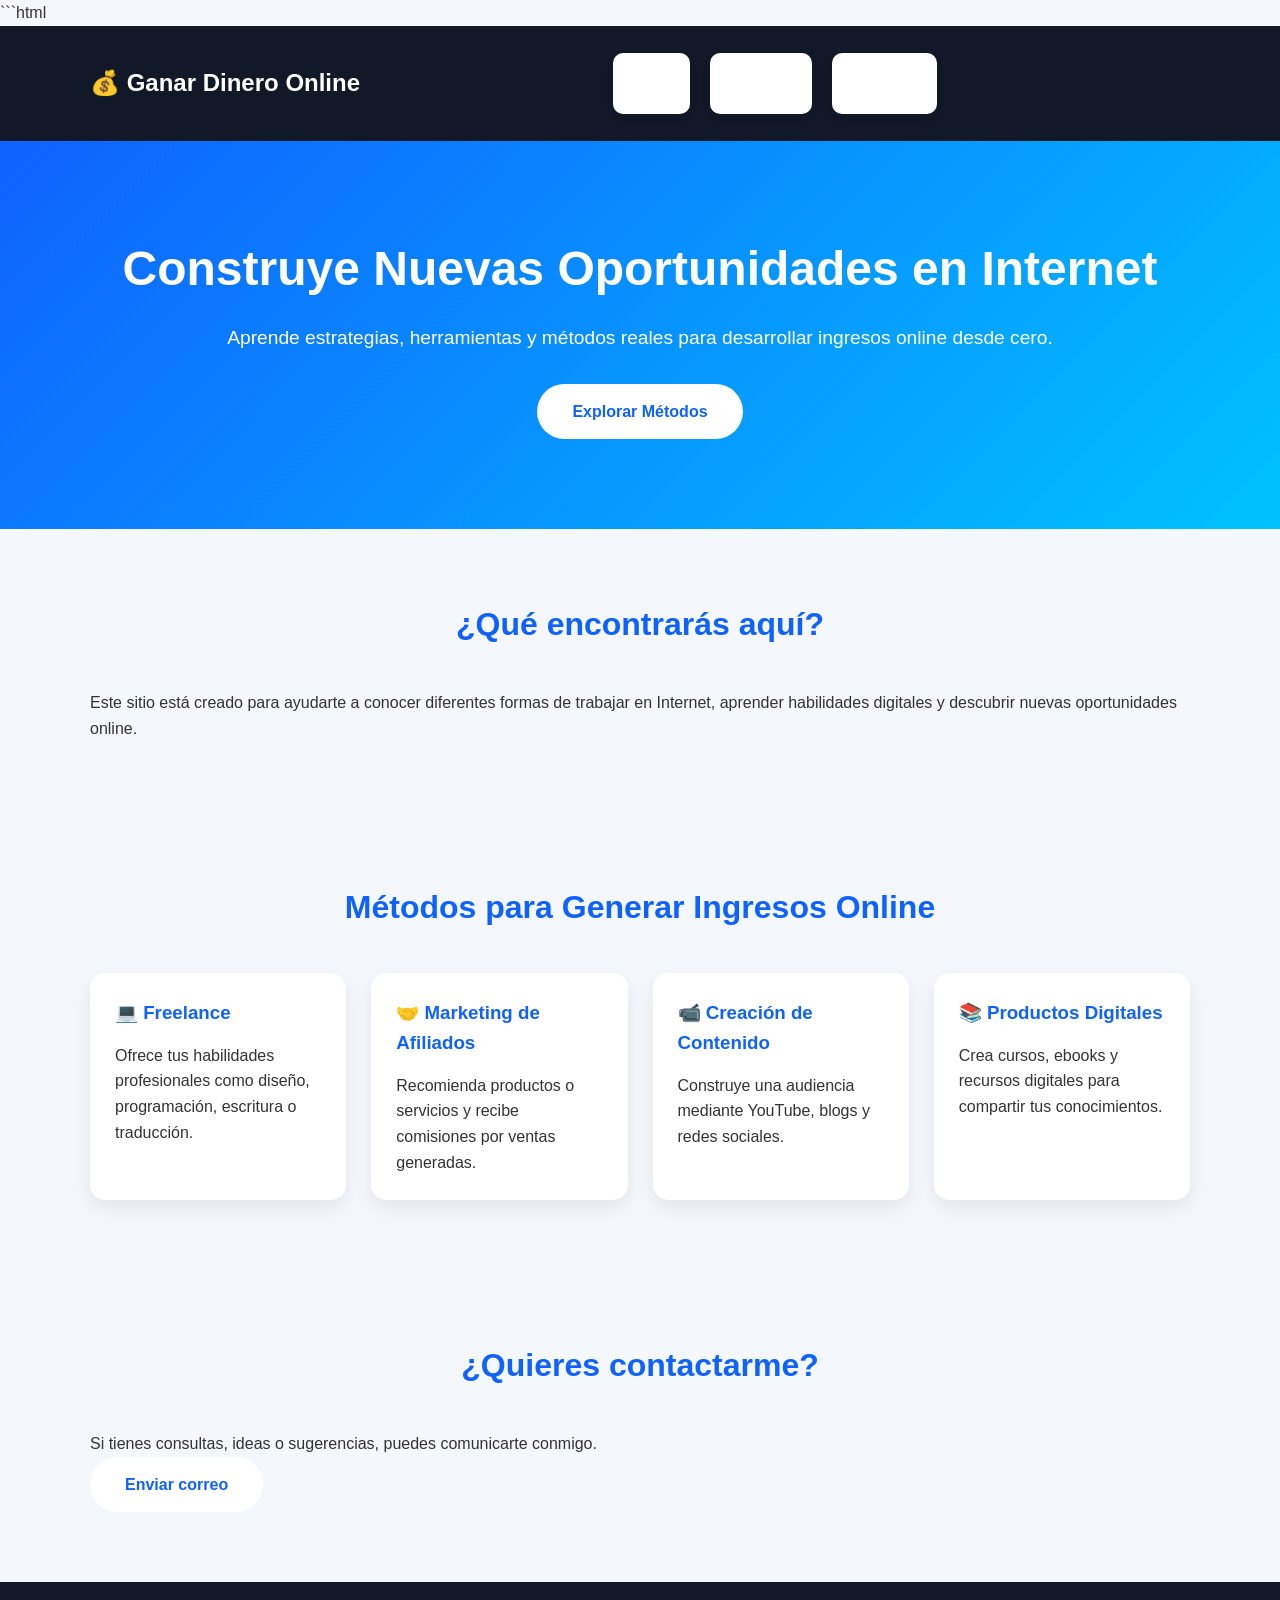
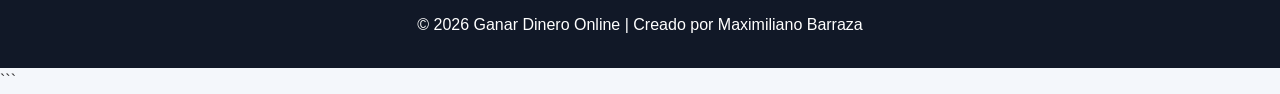
==== index.html @ 6d6d96ba "Update title and content for improved clarity" ====
```html
<!DOCTYPE html>
<html lang="es">
<head>
    <meta charset="UTF-8">
    <meta name="viewport" content="width=device-width, initial-scale=1.0">
    <title>Ganar Dinero Online | Aprende y Emprende</title>
    <link rel="stylesheet" href="css/style.css">
</head>

<body>

<nav>
    <div class="container">
        <h2>💰 Ganar Dinero Online</h2>

        <ul class="menu">
            <li><a href="#inicio">Inicio</a></li>
            <li><a href="#metodos">Métodos</a></li>
            <li><a href="#contacto">Contacto</a></li>
        </ul>
    </div>
</nav>


<header class="hero" id="inicio">
    <div class="container">

        <h1>Construye Nuevas Oportunidades en Internet</h1>

        <p>
            Aprende estrategias, herramientas y métodos reales
            para desarrollar ingresos online desde cero.
        </p>

        <a href="#metodos" class="btn">
            Explorar Métodos
        </a>

    </div>
</header>



<section class="container introduccion">

    <h2>¿Qué encontrarás aquí?</h2>

    <p>
        Este sitio está creado para ayudarte a conocer diferentes formas
        de trabajar en Internet, aprender habilidades digitales y descubrir
        nuevas oportunidades online.
    </p>

</section>



<section id="metodos" class="container">

    <h2>Métodos para Generar Ingresos Online</h2>

    <div class="cards">

        <div class="card">
            <h3>💻 Freelance</h3>
            <p>
                Ofrece tus habilidades profesionales como diseño,
                programación, escritura o traducción.
            </p>
        </div>


        <div class="card">
            <h3>🤝 Marketing de Afiliados</h3>
            <p>
                Recomienda productos o servicios y recibe
                comisiones por ventas generadas.
            </p>
        </div>


        <div class="card">
            <h3>📹 Creación de Contenido</h3>
            <p>
                Construye una audiencia mediante YouTube,
                blogs y redes sociales.
            </p>
        </div>


        <div class="card">
            <h3>📚 Productos Digitales</h3>
            <p>
                Crea cursos, ebooks y recursos digitales
                para compartir tus conocimientos.
            </p>
        </div>

    </div>

</section>



<section id="contacto" class="container">

    <h2>¿Quieres contactarme?</h2>

    <p>
        Si tienes consultas, ideas o sugerencias,
        puedes comunicarte conmigo.
    </p>

    <a class="btn" href="mailto:barrazamaximiliano448@gmail.com">
        Enviar correo
    </a>

</section>



<footer>

    <p>
        © 2026 Ganar Dinero Online |
        Creado por Maximiliano Barraza
    </p>

</footer>


</body>
</html>
```
---- css/style.css ----
*{
    margin:0;
    padding:0;
    box-sizing:border-box;
}

body{
    font-family:Arial, Helvetica, sans-serif;
    background:#f4f7fb;
    color:#333;
    line-height:1.6;
}

.container{
    width:90%;
    max-width:1100px;
    margin:auto;
}

.hero{
    background:linear-gradient(135deg,#0f62fe,#00c2ff);
    color:white;
    text-align:center;
    padding:90px 20px;
}

.hero h1{
    font-size:3rem;
    margin-bottom:15px;
}

.hero p{
    font-size:1.2rem;
    margin-bottom:30px;
}

.btn{
    display:inline-block;
    background:white;
    color:#0f62fe;
    padding:15px 35px;
    border-radius:30px;
    text-decoration:none;
    font-weight:bold;
    transition:.3s;
}

.btn:hover{
    background:#222;
    color:white;
    transform:translateY(-3px);
}

section{
    padding:70px 0;
}

section h2{
    text-align:center;
    margin-bottom:40px;
    color:#0f62fe;
    font-size:2rem;
}

.cards{
    display:grid;
    grid-template-columns:repeat(auto-fit,minmax(240px,1fr));
    gap:25px;
}

.card{
    background:white;
    border-radius:15px;
    padding:25px;
    box-shadow:0 8px 20px rgba(0,0,0,.08);
    transition:.3s;
}

.card:hover{
    transform:translateY(-8px);
    box-shadow:0 15px 35px rgba(0,0,0,.15);
}

.card h3{
    margin-bottom:15px;
    color:#0f62fe;
}

ul{
    max-width:700px;
    margin:auto;
    list-style:none;
}

ul li{
    background:white;
    margin:12px 0;
    padding:18px;
    border-radius:10px;
    box-shadow:0 4px 10px rgba(0,0,0,.05);
}

footer{
    background:#111827;
    color:white;
    text-align:center;
    padding:30px;
}

@media(max-width:768px){

.hero h1{
    font-size:2.2rem;
}

.hero p{
    font-size:1rem;
}

}
nav{
    background:#111827;
    position:sticky;
    top:0;
    z-index:1000;
}

nav .container{
    display:flex;
    justify-content:space-between;
    align-items:center;
    padding:15px 0;
}

nav h2{
    color:white;
}

.menu{
    display:flex;
    list-style:none;
    gap:20px;
}

.menu a{
    color:white;
    text-decoration:none;
    font-weight:bold;
}

.menu a:hover{
    color:#00c2ff;
}

@media(max-width:768px){

nav .container{
    flex-direction:column;
}

.menu{
    margin-top:15px;
    flex-wrap:wrap;
    justify-content:center;
}

}
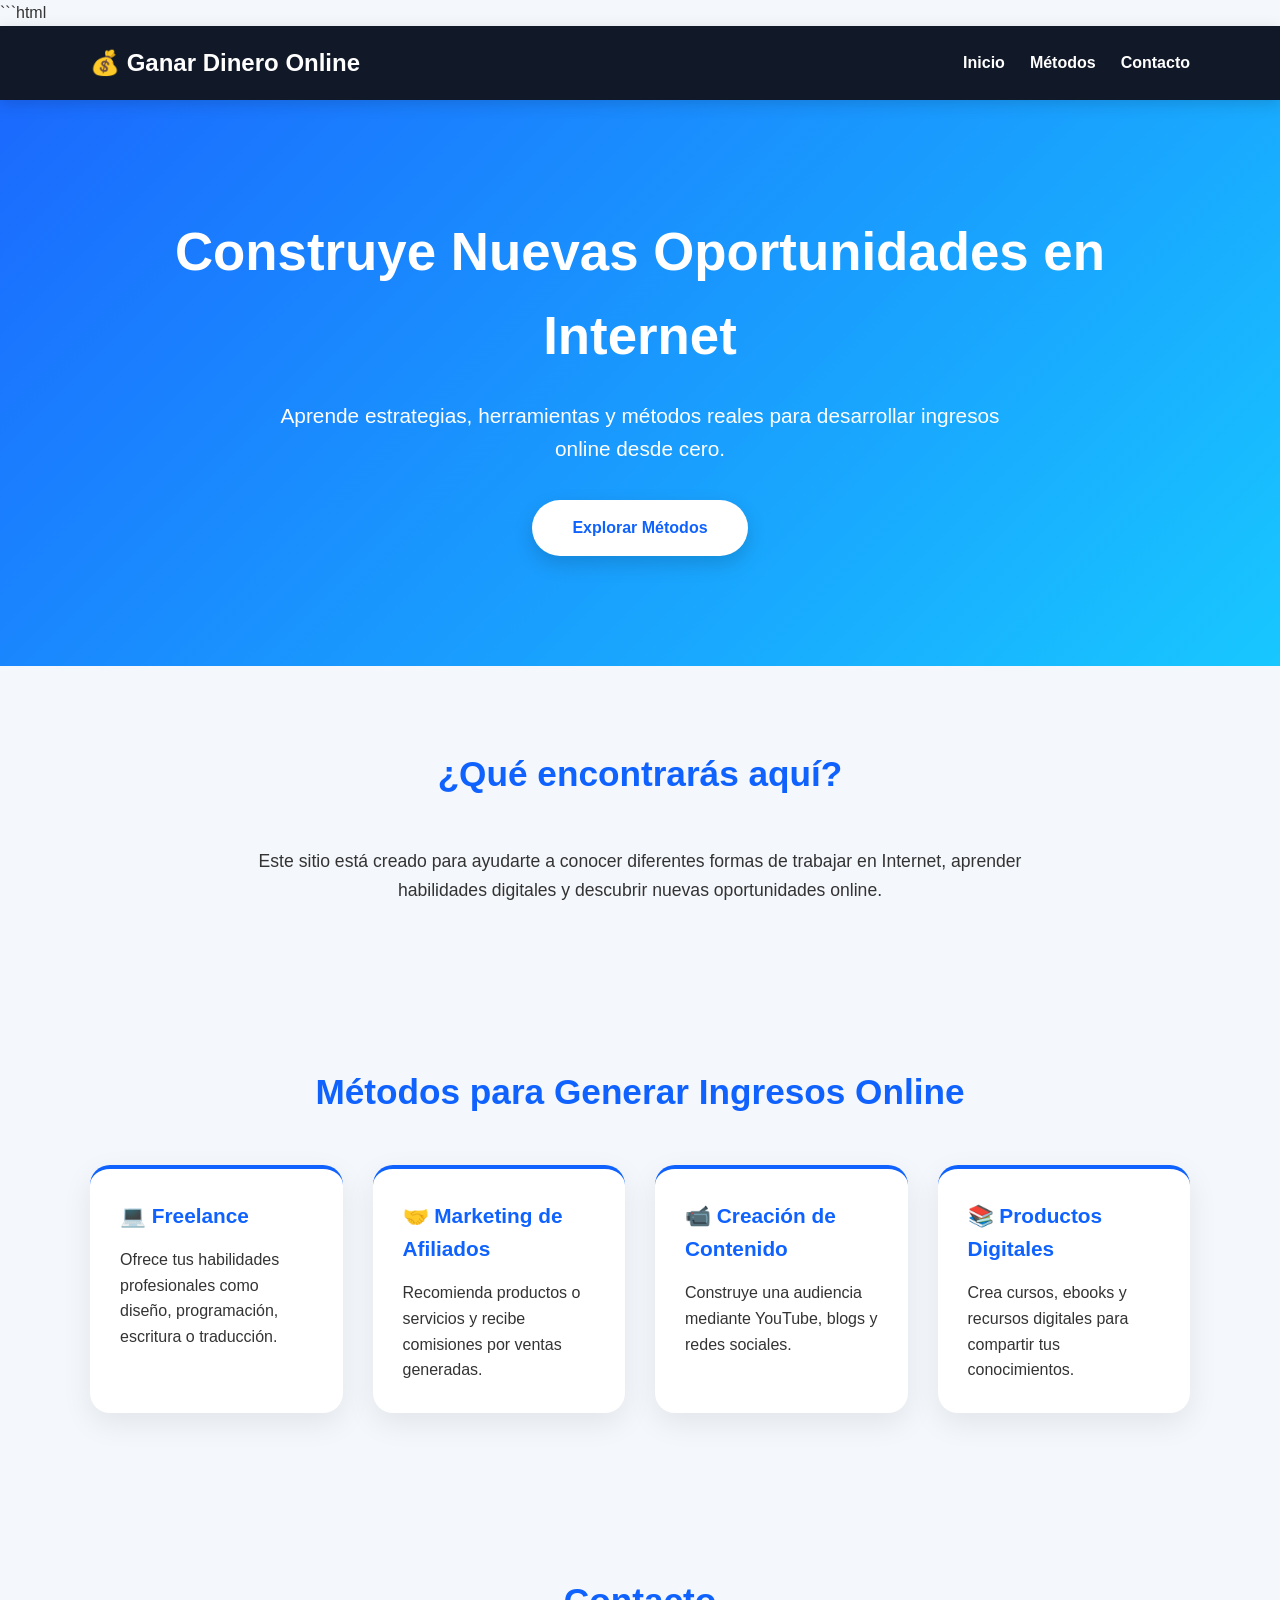
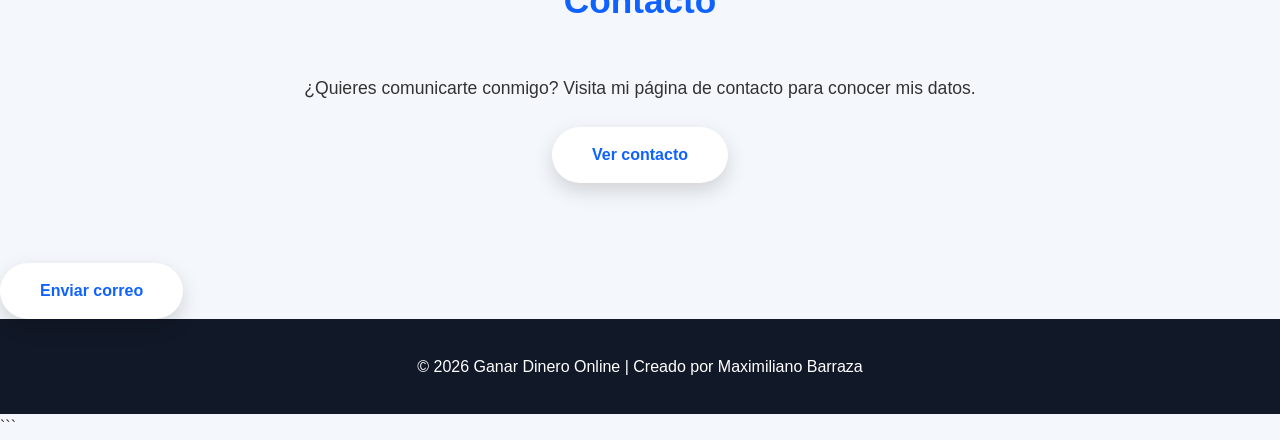
==== commit bad4f3f8: "Revise contact section content and heading Updated contact section heading and paragraph text." ====
--- a/index.html
+++ b/index.html
@@ -105,13 +105,18 @@
 
 <section id="contacto" class="container">
 
-    <h2>¿Quieres contactarme?</h2>
+    <h2>Contacto</h2>
 
     <p>
-        Si tienes consultas, ideas o sugerencias,
-        puedes comunicarte conmigo.
+        ¿Quieres comunicarte conmigo?
+        Visita mi página de contacto para conocer mis datos.
     </p>
 
+    <a class="btn" href="contacto.html">
+        Ver contacto
+    </a>
+
+</section>
     <a class="btn" href="mailto:barrazamaximiliano448@gmail.com">
         Enviar correo
     </a>
--- a/css/style.css
+++ b/css/style.css
@@ -4,12 +4,17 @@
     box-sizing:border-box;
 }
 
+html{
+    scroll-behavior:smooth;
+}
+
 body{
-    font-family:Arial, Helvetica, sans-serif;
+    font-family:'Segoe UI', Arial, sans-serif;
     background:#f4f7fb;
     color:#333;
     line-height:1.6;
 }
+
 
 .container{
     width:90%;
@@ -17,151 +22,283 @@
     margin:auto;
 }
 
-.hero{
-    background:linear-gradient(135deg,#0f62fe,#00c2ff);
-    color:white;
-    text-align:center;
-    padding:90px 20px;
-}
-
-.hero h1{
-    font-size:3rem;
-    margin-bottom:15px;
-}
-
-.hero p{
-    font-size:1.2rem;
-    margin-bottom:30px;
-}
-
-.btn{
-    display:inline-block;
-    background:white;
-    color:#0f62fe;
-    padding:15px 35px;
-    border-radius:30px;
-    text-decoration:none;
-    font-weight:bold;
-    transition:.3s;
-}
-
-.btn:hover{
-    background:#222;
-    color:white;
-    transform:translateY(-3px);
-}
-
-section{
-    padding:70px 0;
-}
-
-section h2{
-    text-align:center;
-    margin-bottom:40px;
-    color:#0f62fe;
-    font-size:2rem;
-}
-
-.cards{
-    display:grid;
-    grid-template-columns:repeat(auto-fit,minmax(240px,1fr));
-    gap:25px;
-}
-
-.card{
-    background:white;
-    border-radius:15px;
-    padding:25px;
-    box-shadow:0 8px 20px rgba(0,0,0,.08);
-    transition:.3s;
-}
-
-.card:hover{
-    transform:translateY(-8px);
-    box-shadow:0 15px 35px rgba(0,0,0,.15);
-}
-
-.card h3{
-    margin-bottom:15px;
-    color:#0f62fe;
-}
-
-ul{
-    max-width:700px;
-    margin:auto;
-    list-style:none;
-}
-
-ul li{
-    background:white;
-    margin:12px 0;
-    padding:18px;
-    border-radius:10px;
-    box-shadow:0 4px 10px rgba(0,0,0,.05);
-}
-
-footer{
-    background:#111827;
-    color:white;
-    text-align:center;
-    padding:30px;
-}
-
-@media(max-width:768px){
-
-.hero h1{
-    font-size:2.2rem;
-}
-
-.hero p{
-    font-size:1rem;
-}
-
-}
+
+/* ===== MENU ===== */
+
 nav{
     background:#111827;
     position:sticky;
     top:0;
     z-index:1000;
+    box-shadow:0 4px 15px rgba(0,0,0,.15);
 }
 
 nav .container{
     display:flex;
     justify-content:space-between;
     align-items:center;
-    padding:15px 0;
+    padding:18px 0;
 }
 
 nav h2{
     color:white;
-}
+    font-size:1.5rem;
+}
+
 
 .menu{
     display:flex;
     list-style:none;
-    gap:20px;
-}
+    gap:25px;
+}
+
 
 .menu a{
     color:white;
+    text-decoration:none;
+    font-weight:600;
+    transition:.3s;
+}
+
+
+.menu a:hover{
+    color:#00c2ff;
+}
+
+
+
+/* ===== HERO ===== */
+
+.hero{
+
+    background:
+    linear-gradient(
+    135deg,
+    rgba(15,98,254,.95),
+    rgba(0,194,255,.9)
+    );
+
+    color:white;
+    text-align:center;
+    padding:110px 20px;
+
+}
+
+
+.hero h1{
+
+    font-size:3.3rem;
+    margin-bottom:20px;
+    font-weight:800;
+
+}
+
+
+.hero p{
+
+    font-size:1.3rem;
+    max-width:750px;
+    margin:auto;
+    margin-bottom:35px;
+
+}
+
+
+
+/* ===== BOTONES ===== */
+
+.btn{
+
+    display:inline-block;
+    background:white;
+    color:#0f62fe;
+    padding:15px 40px;
+    border-radius:50px;
     text-decoration:none;
     font-weight:bold;
-}
-
-.menu a:hover{
-    color:#00c2ff;
-}
+    transition:.3s;
+    box-shadow:0 8px 20px rgba(0,0,0,.15);
+
+}
+
+
+.btn:hover{
+
+    background:#111827;
+    color:white;
+    transform:translateY(-5px);
+
+}
+
+
+
+/* ===== SECCIONES ===== */
+
+section{
+
+    padding:80px 0;
+
+}
+
+
+section h2{
+
+    text-align:center;
+    margin-bottom:45px;
+    color:#0f62fe;
+    font-size:2.2rem;
+
+}
+
+
+/* INTRODUCCION */
+
+.introduccion{
+
+    text-align:center;
+    max-width:800px;
+
+}
+
+
+.introduccion p{
+
+    font-size:1.1rem;
+
+}
+
+
+
+/* ===== TARJETAS ===== */
+
+
+.cards{
+
+    display:grid;
+    grid-template-columns:repeat(auto-fit,minmax(240px,1fr));
+    gap:30px;
+
+}
+
+
+
+.card{
+
+    background:white;
+    border-radius:20px;
+    padding:30px;
+    box-shadow:0 10px 30px rgba(0,0,0,.08);
+    transition:.3s;
+    border-top:4px solid #0f62fe;
+
+}
+
+
+.card:hover{
+
+    transform:translateY(-10px);
+    box-shadow:0 20px 40px rgba(0,0,0,.15);
+
+}
+
+
+
+.card h3{
+
+    color:#0f62fe;
+    margin-bottom:15px;
+    font-size:1.3rem;
+
+}
+
+
+
+/* ===== CONTACTO ===== */
+
+
+#contacto{
+
+    text-align:center;
+
+}
+
+
+#contacto p{
+
+    font-size:1.1rem;
+    margin-bottom:25px;
+
+}
+
+
+
+/* ===== FOOTER ===== */
+
+
+footer{
+
+    background:#111827;
+    color:white;
+    text-align:center;
+    padding:35px;
+
+}
+
+
+
+/* ===== MOVIL ===== */
+
 
 @media(max-width:768px){
 
+
 nav .container{
+
     flex-direction:column;
-}
+
+}
+
 
 .menu{
+
     margin-top:15px;
+    gap:15px;
     flex-wrap:wrap;
     justify-content:center;
-}
-
-}
+
+}
+
+
+
+.hero{
+
+    padding:80px 20px;
+
+}
+
+
+
+.hero h1{
+
+    font-size:2.2rem;
+
+}
+
+
+
+.hero p{
+
+    font-size:1rem;
+
+}
+
+
+
+section{
+
+    padding:55px 0;
+
+}
+
+
+}
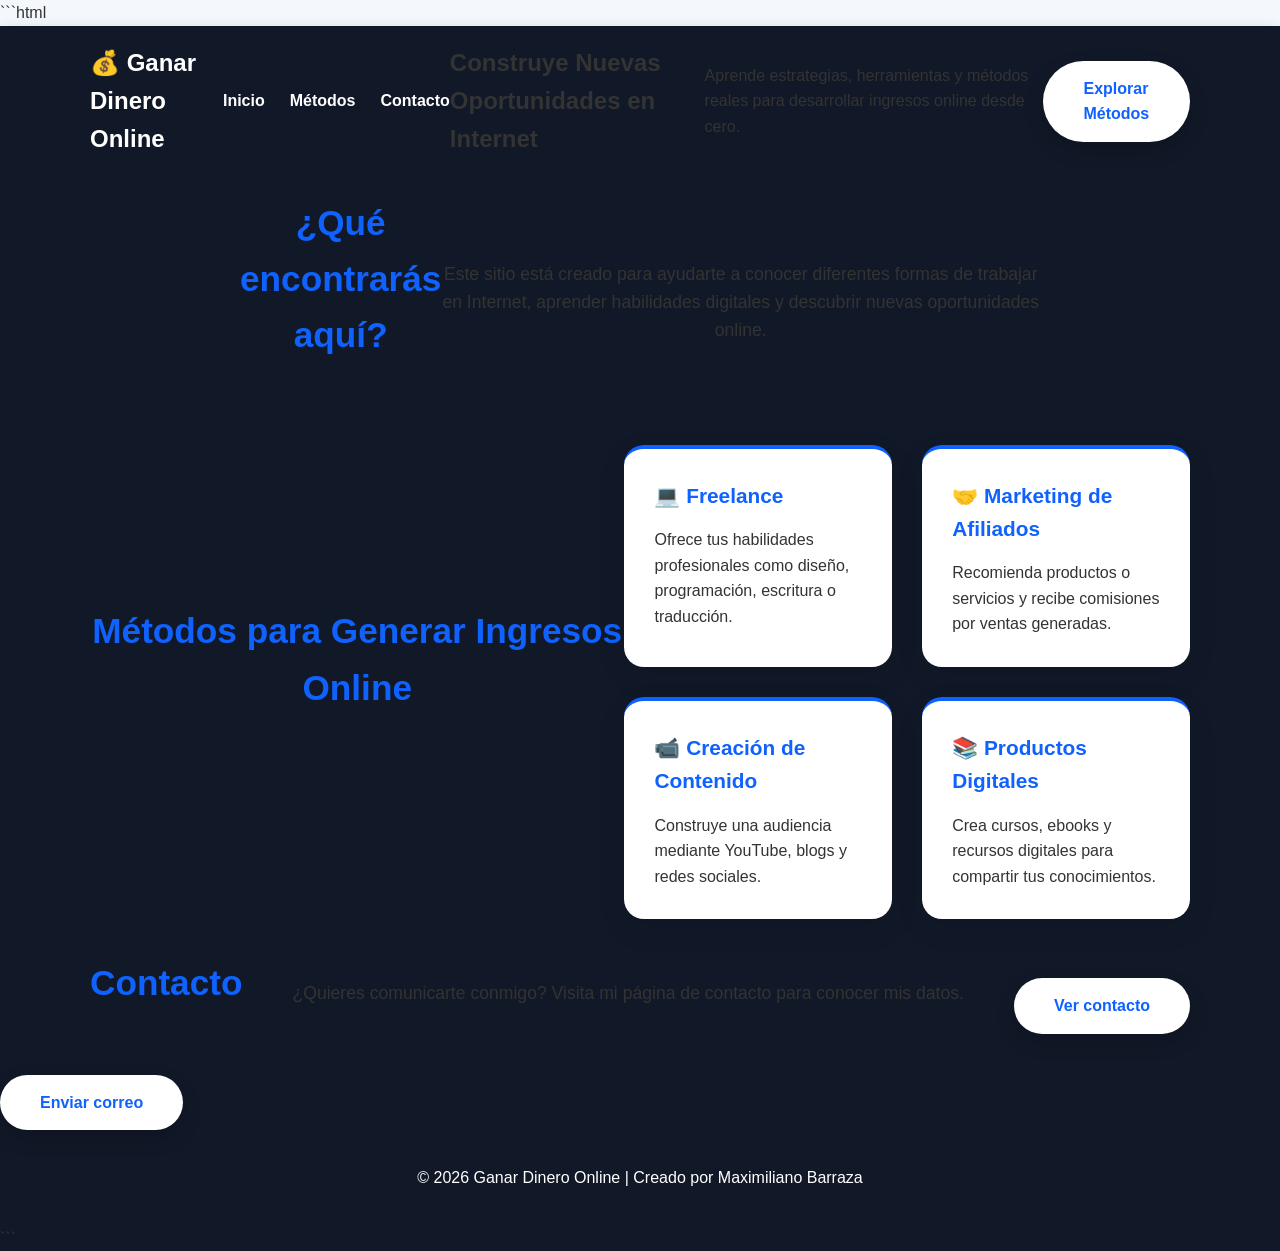
==== commit 5d39a5fd: "Update navigation links in index.html" ====
--- a/index.html
+++ b/index.html
@@ -14,17 +14,11 @@
     <div class="container">
         <h2>💰 Ganar Dinero Online</h2>
 
-        <ul class="menu">
-            <li><a href="#inicio">Inicio</a></li>
-            <li><a href="#metodos">Métodos</a></li>
-            <li><a href="#contacto">Contacto</a></li>
-        </ul>
-    </div>
-</nav>
-
-
-<header class="hero" id="inicio">
-    <div class="container">
+       <ul class="menu">
+    <li><a href="index.html">Inicio</a></li>
+    <li><a href="index.html#metodos">Métodos</a></li>
+    <li><a href="contacto.html">Contacto</a></li>
+</ul>
 
         <h1>Construye Nuevas Oportunidades en Internet</h1>
 
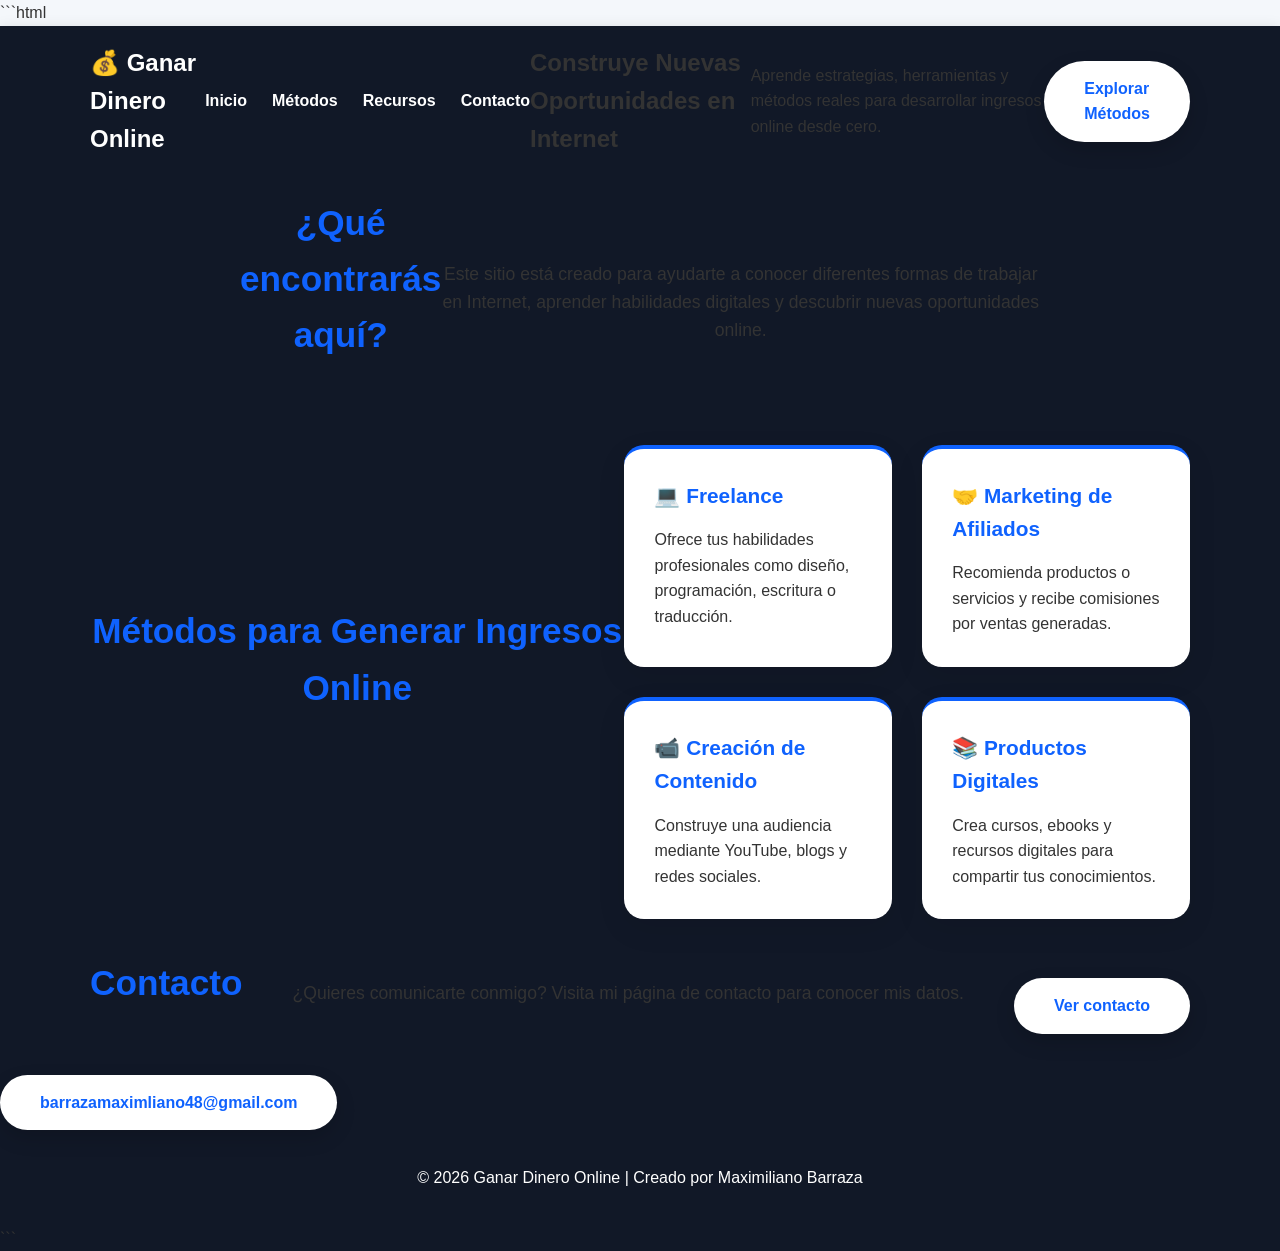
==== commit 13e112d3: "Modify navigation menu and update contact email Updated the navigation menu to include a new 'Recurs" ====
--- a/index.html
+++ b/index.html
@@ -14,10 +14,16 @@
     <div class="container">
         <h2>💰 Ganar Dinero Online</h2>
 
-       <ul class="menu">
-    <li><a href="index.html">Inicio</a></li>
-    <li><a href="index.html#metodos">Métodos</a></li>
-    <li><a href="contacto.html">Contacto</a></li>
+      <ul class="menu">
+
+<li><a href="index.html">Inicio</a></li>
+
+<li><a href="index.html#metodos">Métodos</a></li>
+
+<li><a href="recursos.html">Recursos</a></li>
+
+<li><a href="contacto.html">Contacto</a></li>
+
 </ul>
 
         <h1>Construye Nuevas Oportunidades en Internet</h1>
@@ -112,7 +118,7 @@
 
 </section>
     <a class="btn" href="mailto:barrazamaximiliano448@gmail.com">
-        Enviar correo
+        barrazamaximliano48@gmail.com
     </a>
 
 </section>
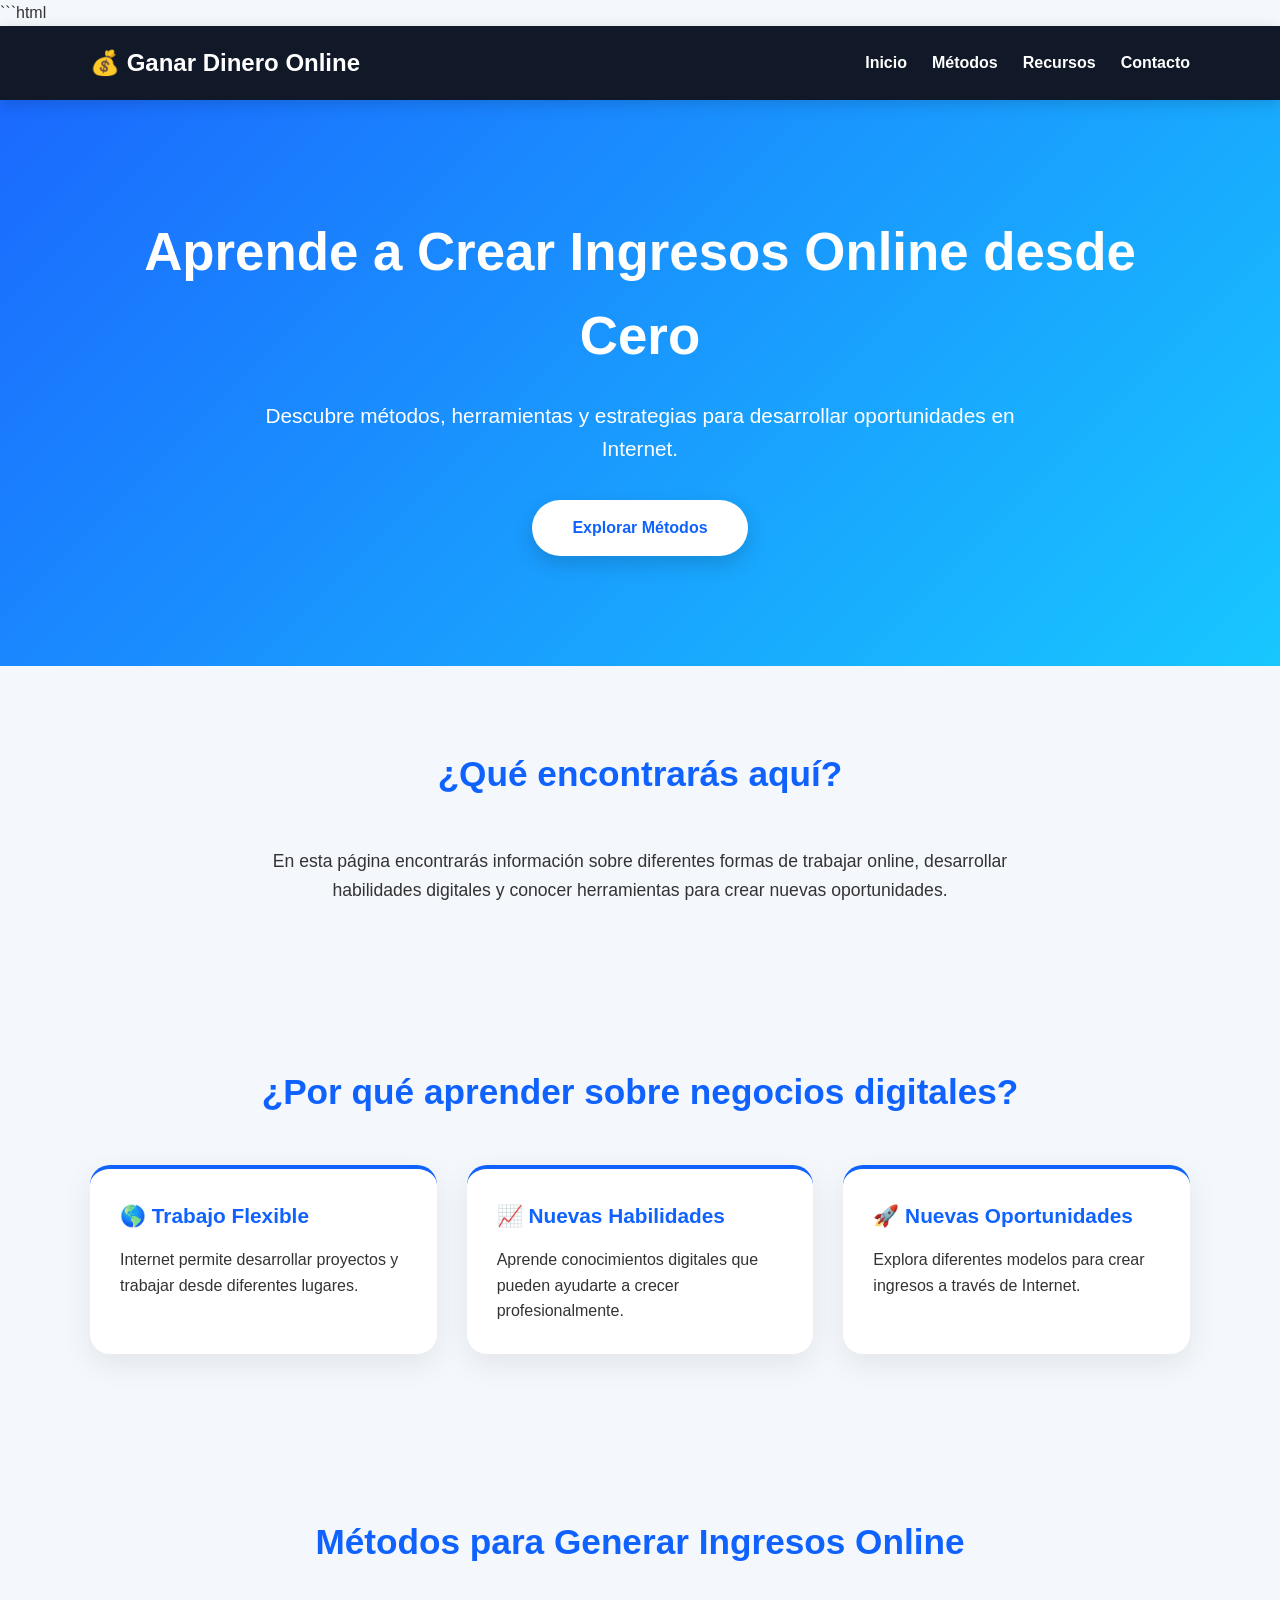
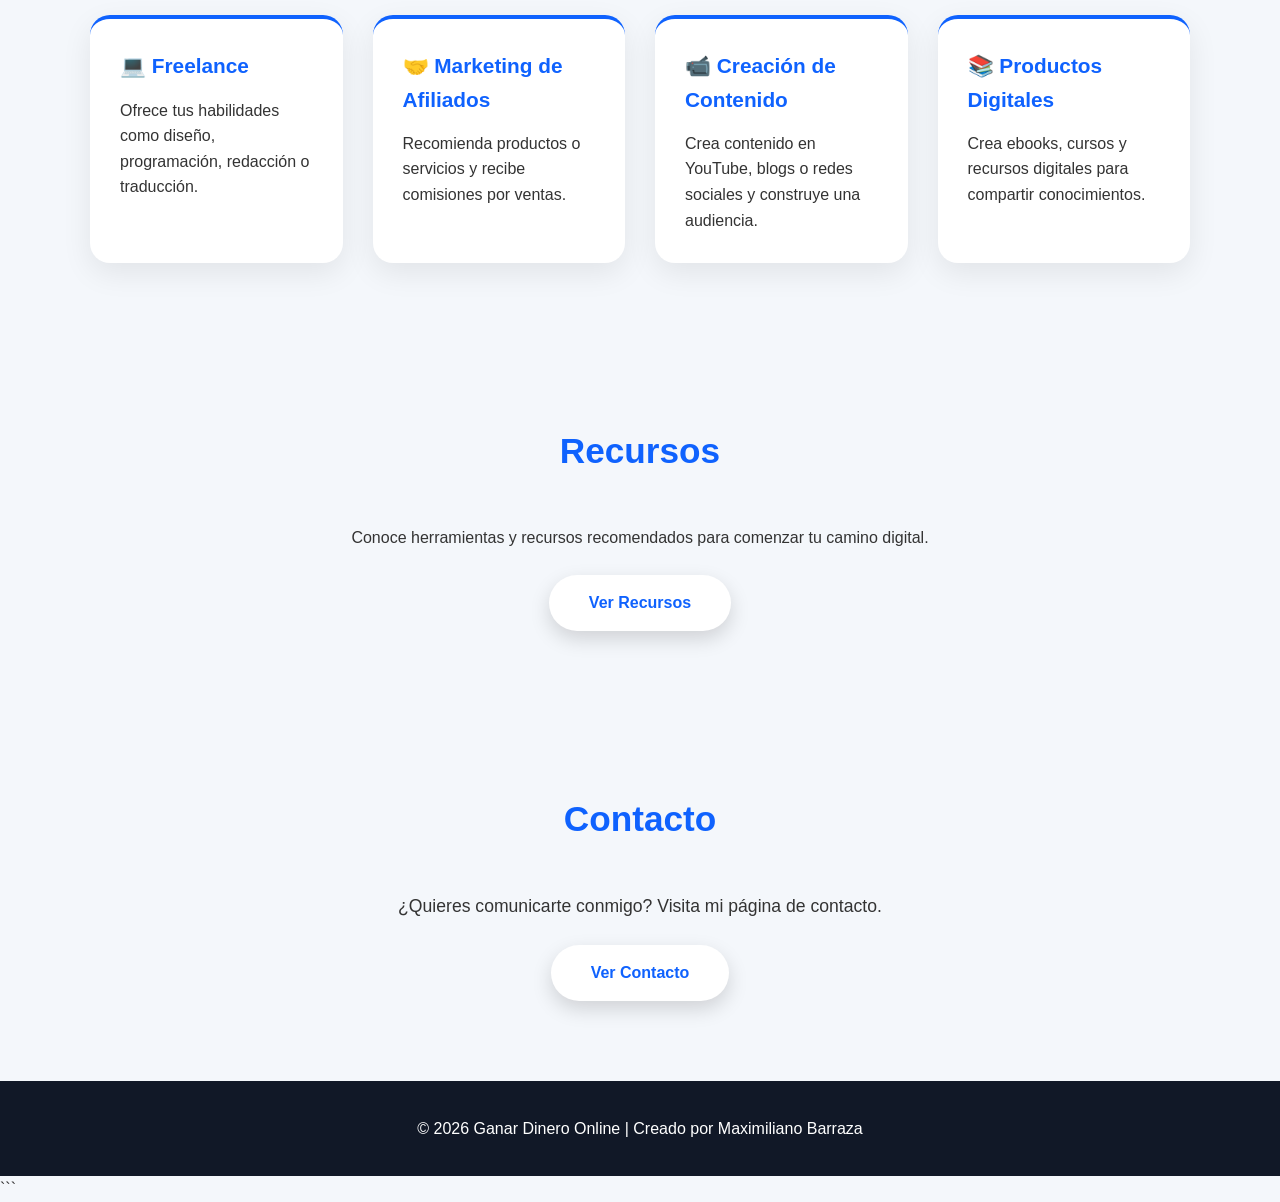
==== commit 3905b397: "Refactor index.html for improved readability Updated HTML structure and content for clarity and cons" ====
--- a/index.html
+++ b/index.html
@@ -1,141 +1,320 @@
 ```html
 <!DOCTYPE html>
 <html lang="es">
+
 <head>
+
     <meta charset="UTF-8">
     <meta name="viewport" content="width=device-width, initial-scale=1.0">
+
     <title>Ganar Dinero Online | Aprende y Emprende</title>
+
     <link rel="stylesheet" href="css/style.css">
+
 </head>
 
+
 <body>
 
+
 <nav>
+
     <div class="container">
+
         <h2>💰 Ganar Dinero Online</h2>
 
-      <ul class="menu">
-
-<li><a href="index.html">Inicio</a></li>
-
-<li><a href="index.html#metodos">Métodos</a></li>
-
-<li><a href="recursos.html">Recursos</a></li>
-
-<li><a href="contacto.html">Contacto</a></li>
-
-</ul>
-
-        <h1>Construye Nuevas Oportunidades en Internet</h1>
+        <ul class="menu">
+
+            <li><a href="index.html">Inicio</a></li>
+
+            <li><a href="#metodos">Métodos</a></li>
+
+            <li><a href="recursos.html">Recursos</a></li>
+
+            <li><a href="contacto.html">Contacto</a></li>
+
+        </ul>
+
+    </div>
+
+</nav>
+
+
+
+<header class="hero" id="inicio">
+
+    <div class="container">
+
+        <h1>
+            Aprende a Crear Ingresos Online desde Cero
+        </h1>
+
 
         <p>
-            Aprende estrategias, herramientas y métodos reales
-            para desarrollar ingresos online desde cero.
+            Descubre métodos, herramientas y estrategias
+            para desarrollar oportunidades en Internet.
         </p>
+
 
         <a href="#metodos" class="btn">
             Explorar Métodos
         </a>
 
+
     </div>
+
 </header>
 
 
 
+
 <section class="container introduccion">
 
-    <h2>¿Qué encontrarás aquí?</h2>
+
+    <h2>
+        ¿Qué encontrarás aquí?
+    </h2>
+
 
     <p>
-        Este sitio está creado para ayudarte a conocer diferentes formas
-        de trabajar en Internet, aprender habilidades digitales y descubrir
-        nuevas oportunidades online.
+        En esta página encontrarás información sobre
+        diferentes formas de trabajar online, desarrollar
+        habilidades digitales y conocer herramientas
+        para crear nuevas oportunidades.
     </p>
 
-</section>
+
+</section>
+
+
+
+
+
+<section class="container">
+
+
+<h2>
+    ¿Por qué aprender sobre negocios digitales?
+</h2>
+
+
+<div class="cards">
+
+
+<div class="card">
+
+<h3>🌎 Trabajo Flexible</h3>
+
+<p>
+Internet permite desarrollar proyectos y trabajar
+desde diferentes lugares.
+</p>
+
+</div>
+
+
+
+<div class="card">
+
+<h3>📈 Nuevas Habilidades</h3>
+
+<p>
+Aprende conocimientos digitales que pueden ayudarte
+a crecer profesionalmente.
+</p>
+
+</div>
+
+
+
+<div class="card">
+
+<h3>🚀 Nuevas Oportunidades</h3>
+
+<p>
+Explora diferentes modelos para crear ingresos
+a través de Internet.
+</p>
+
+</div>
+
+
+</div>
+
+
+</section>
+
+
+
 
 
 
 <section id="metodos" class="container">
 
-    <h2>Métodos para Generar Ingresos Online</h2>
-
-    <div class="cards">
-
-        <div class="card">
-            <h3>💻 Freelance</h3>
-            <p>
-                Ofrece tus habilidades profesionales como diseño,
-                programación, escritura o traducción.
-            </p>
-        </div>
-
-
-        <div class="card">
-            <h3>🤝 Marketing de Afiliados</h3>
-            <p>
-                Recomienda productos o servicios y recibe
-                comisiones por ventas generadas.
-            </p>
-        </div>
-
-
-        <div class="card">
-            <h3>📹 Creación de Contenido</h3>
-            <p>
-                Construye una audiencia mediante YouTube,
-                blogs y redes sociales.
-            </p>
-        </div>
-
-
-        <div class="card">
-            <h3>📚 Productos Digitales</h3>
-            <p>
-                Crea cursos, ebooks y recursos digitales
-                para compartir tus conocimientos.
-            </p>
-        </div>
-
-    </div>
-
-</section>
+
+<h2>
+Métodos para Generar Ingresos Online
+</h2>
+
+
+
+<div class="cards">
+
+
+<div class="card">
+
+<h3>💻 Freelance</h3>
+
+<p>
+Ofrece tus habilidades como diseño, programación,
+redacción o traducción.
+</p>
+
+</div>
+
+
+
+
+<div class="card">
+
+<h3>🤝 Marketing de Afiliados</h3>
+
+<p>
+Recomienda productos o servicios y recibe
+comisiones por ventas.
+</p>
+
+</div>
+
+
+
+
+
+<div class="card">
+
+<h3>📹 Creación de Contenido</h3>
+
+<p>
+Crea contenido en YouTube, blogs o redes sociales
+y construye una audiencia.
+</p>
+
+</div>
+
+
+
+
+
+<div class="card">
+
+<h3>📚 Productos Digitales</h3>
+
+<p>
+Crea ebooks, cursos y recursos digitales
+para compartir conocimientos.
+</p>
+
+</div>
+
+
+
+</div>
+
+
+</section>
+
+
+
+
+
+
+
+<section class="container">
+
+
+<h2>
+Recursos
+</h2>
+
+
+<p style="text-align:center">
+
+Conoce herramientas y recursos recomendados
+para comenzar tu camino digital.
+
+</p>
+
+
+<div style="text-align:center; margin-top:25px">
+
+
+<a class="btn" href="recursos.html">
+
+Ver Recursos
+
+</a>
+
+
+</div>
+
+
+</section>
+
+
+
 
 
 
 <section id="contacto" class="container">
 
-    <h2>Contacto</h2>
-
-    <p>
-        ¿Quieres comunicarte conmigo?
-        Visita mi página de contacto para conocer mis datos.
-    </p>
-
-    <a class="btn" href="contacto.html">
-        Ver contacto
-    </a>
-
-</section>
-    <a class="btn" href="mailto:barrazamaximiliano448@gmail.com">
-        barrazamaximliano48@gmail.com
-    </a>
-
-</section>
+
+<h2>
+Contacto
+</h2>
+
+
+<p>
+¿Quieres comunicarte conmigo?
+Visita mi página de contacto.
+</p>
+
+
+
+<div style="text-align:center; margin-top:25px">
+
+<a class="btn" href="contacto.html">
+
+Ver Contacto
+
+</a>
+
+</div>
+
+
+</section>
+
+
+
+
 
 
 
 <footer>
 
-    <p>
-        © 2026 Ganar Dinero Online |
-        Creado por Maximiliano Barraza
-    </p>
+
+<p>
+© 2026 Ganar Dinero Online |
+Creado por Maximiliano Barraza
+</p>
+
 
 </footer>
 
 
+
 </body>
+
 </html>
 ```
 
+
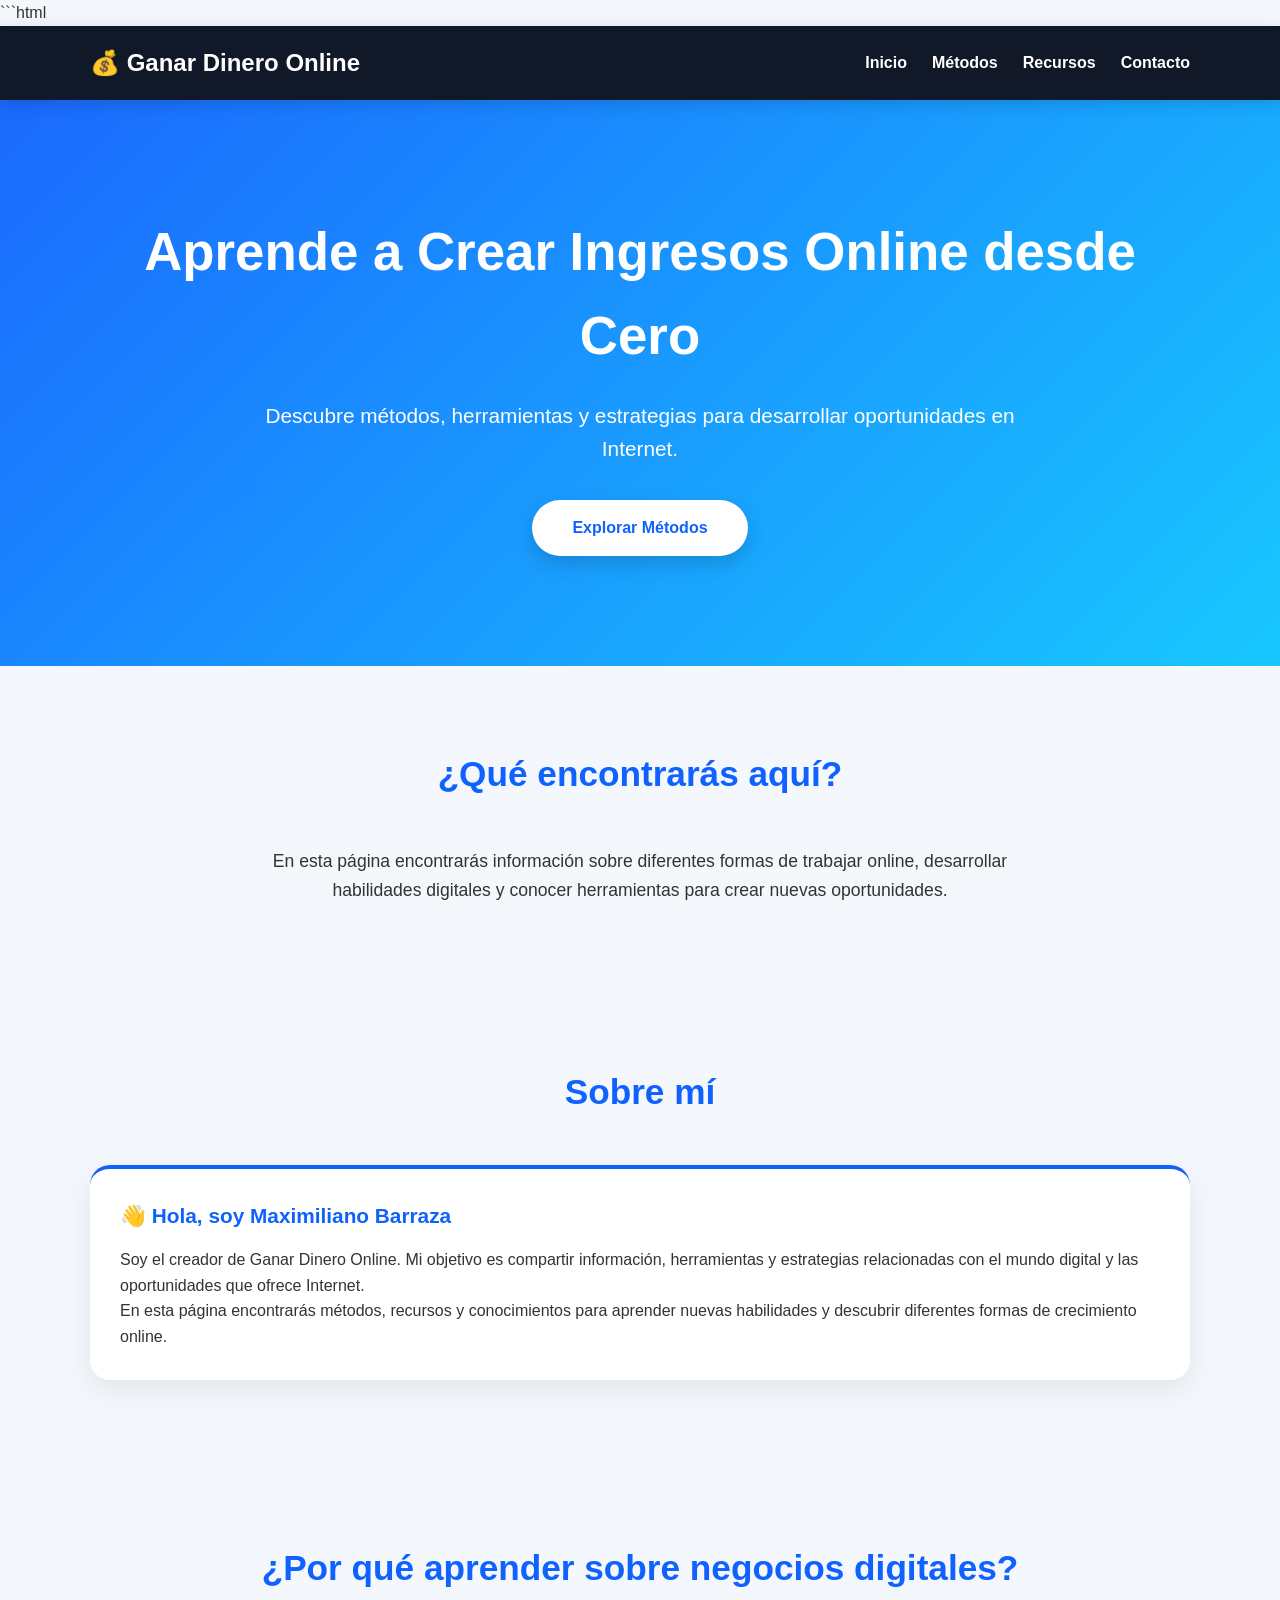
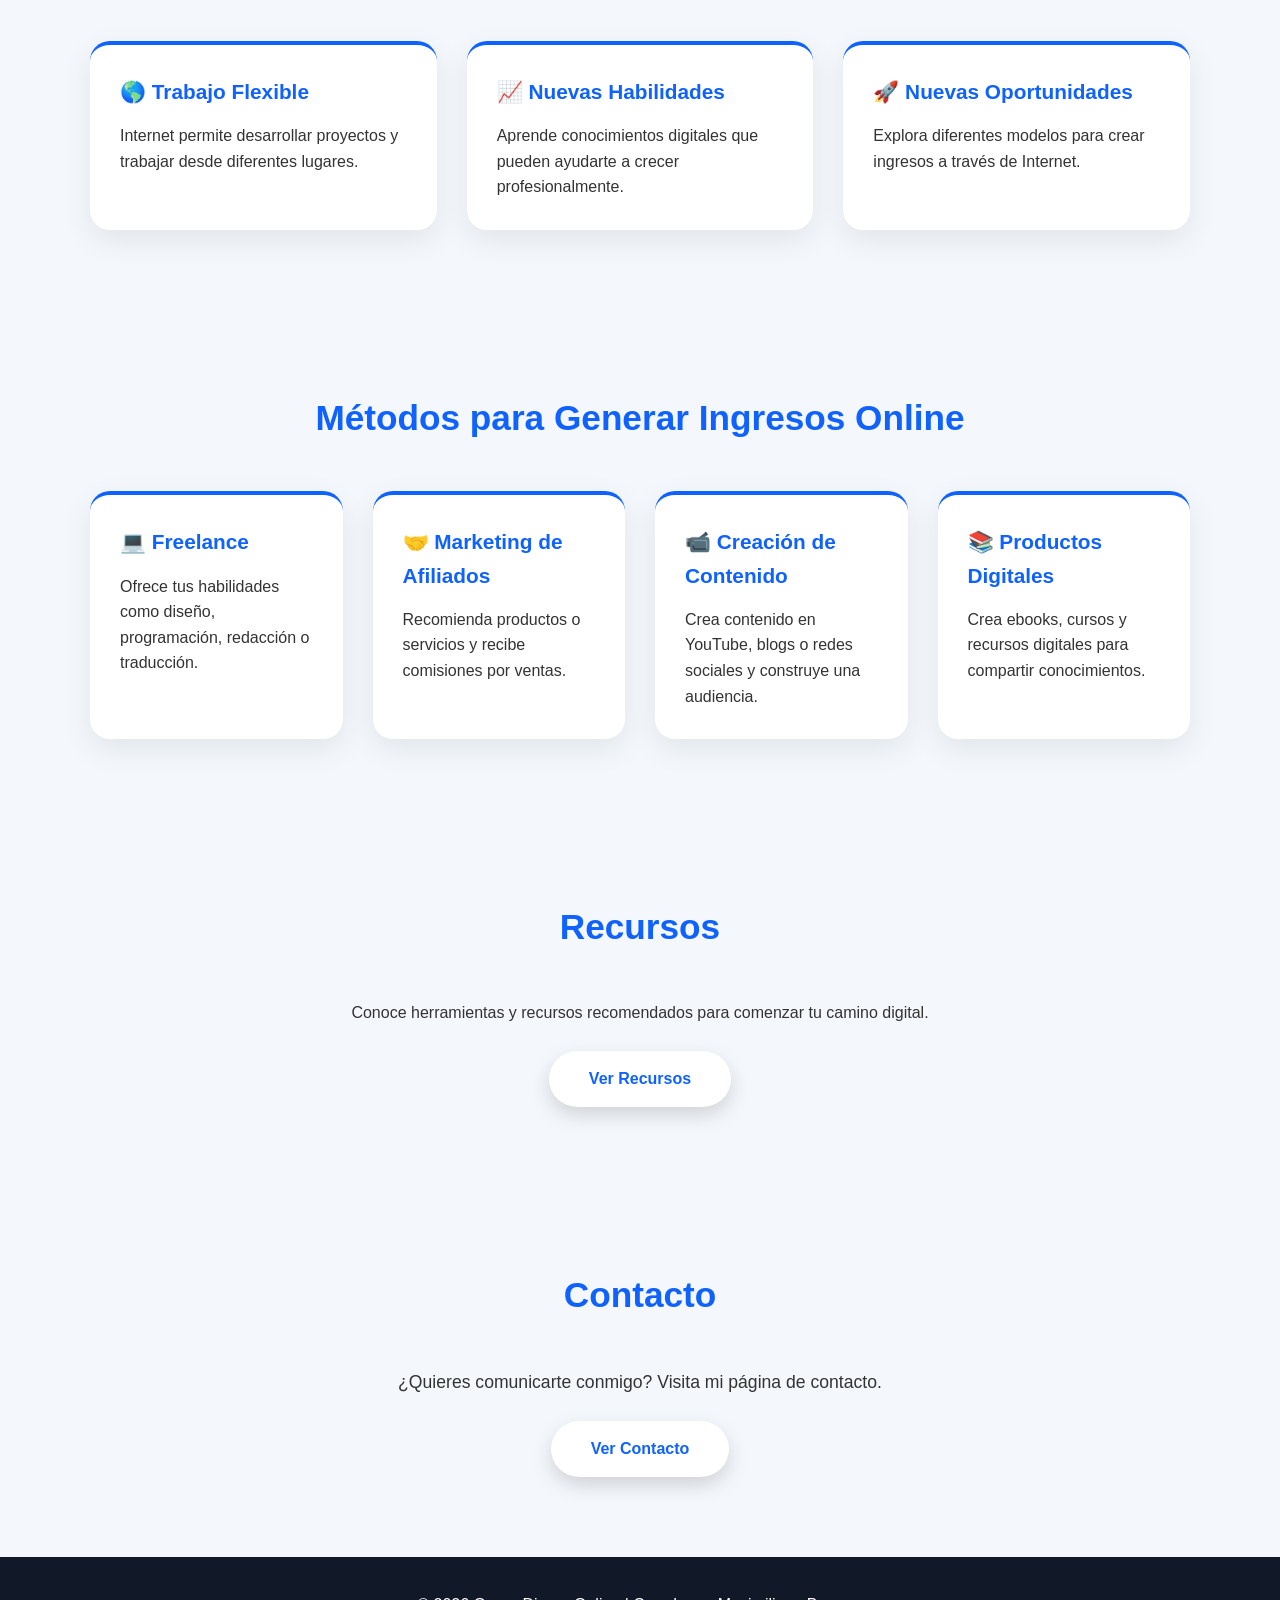
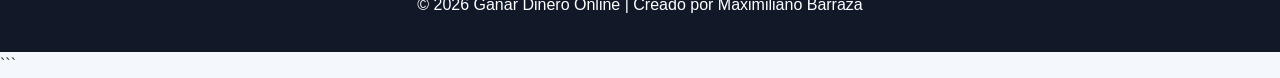
==== commit 318ad718: "Add author section with personal introduction Added a new section about the author with personal inf" ====
--- a/index.html
+++ b/index.html
@@ -38,6 +38,7 @@
     </div>
 
 </nav>
+
 
 
 
@@ -64,6 +65,8 @@
     </div>
 
 </header>
+
+
 
 
 
@@ -90,6 +93,53 @@
 
 
 
+
+
+<section class="container sobre-mi">
+
+
+    <h2>
+        Sobre mí
+    </h2>
+
+
+    <div class="card">
+
+
+        <h3>
+            👋 Hola, soy Maximiliano Barraza
+        </h3>
+
+
+        <p>
+            Soy el creador de Ganar Dinero Online.
+            Mi objetivo es compartir información,
+            herramientas y estrategias relacionadas
+            con el mundo digital y las oportunidades
+            que ofrece Internet.
+        </p>
+
+
+        <p>
+            En esta página encontrarás métodos,
+            recursos y conocimientos para aprender
+            nuevas habilidades y descubrir diferentes
+            formas de crecimiento online.
+        </p>
+
+
+    </div>
+
+
+</section>
+
+
+
+
+
+
+
+
 <section class="container">
 
 
@@ -149,6 +199,8 @@
 
 
 
+
+
 <section id="metodos" class="container">
 
 
@@ -229,6 +281,7 @@
 
 
 
+
 <section class="container">
 
 
@@ -245,6 +298,7 @@
 </p>
 
 
+
 <div style="text-align:center; margin-top:25px">
 
 
@@ -259,6 +313,9 @@
 
 
 </section>
+
+
+
 
 
 
@@ -299,6 +356,7 @@
 
 
 
+
 <footer>
 
 
@@ -316,5 +374,3 @@
 
 </html>
 ```
-
-
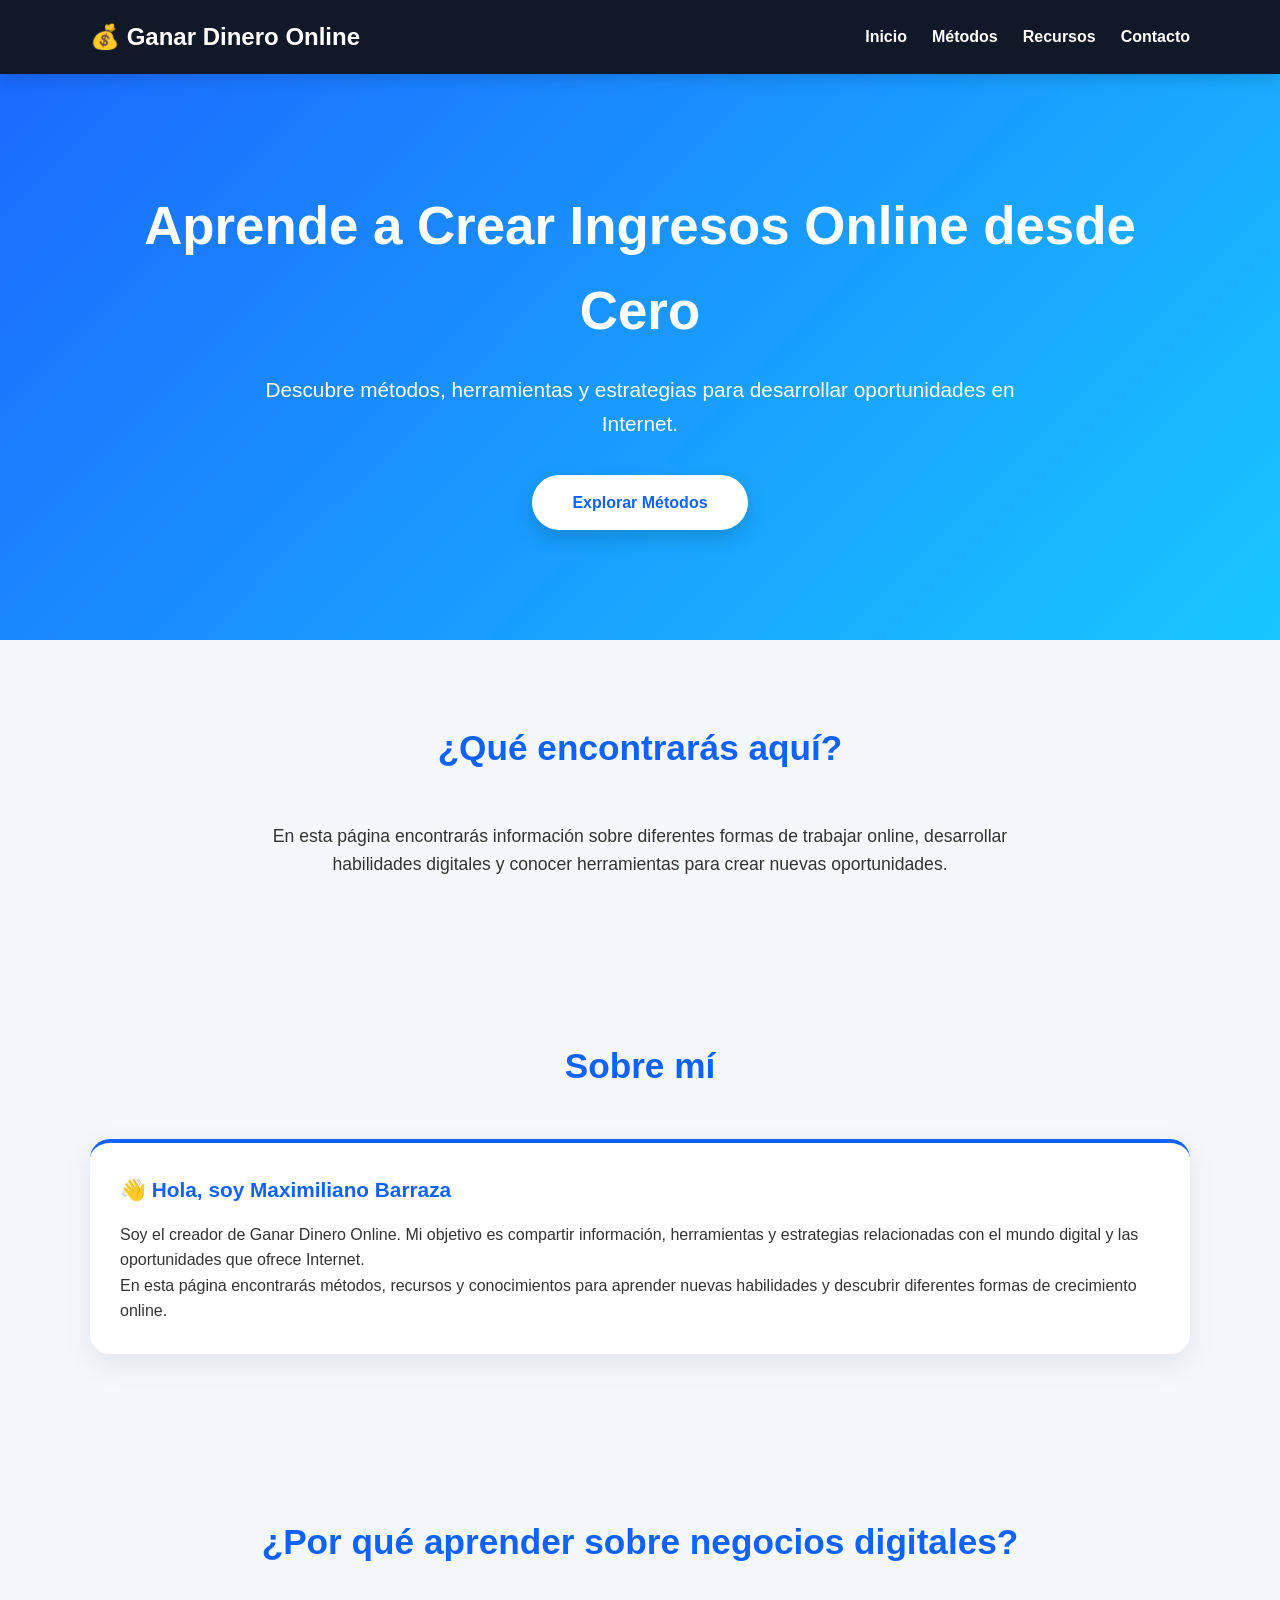
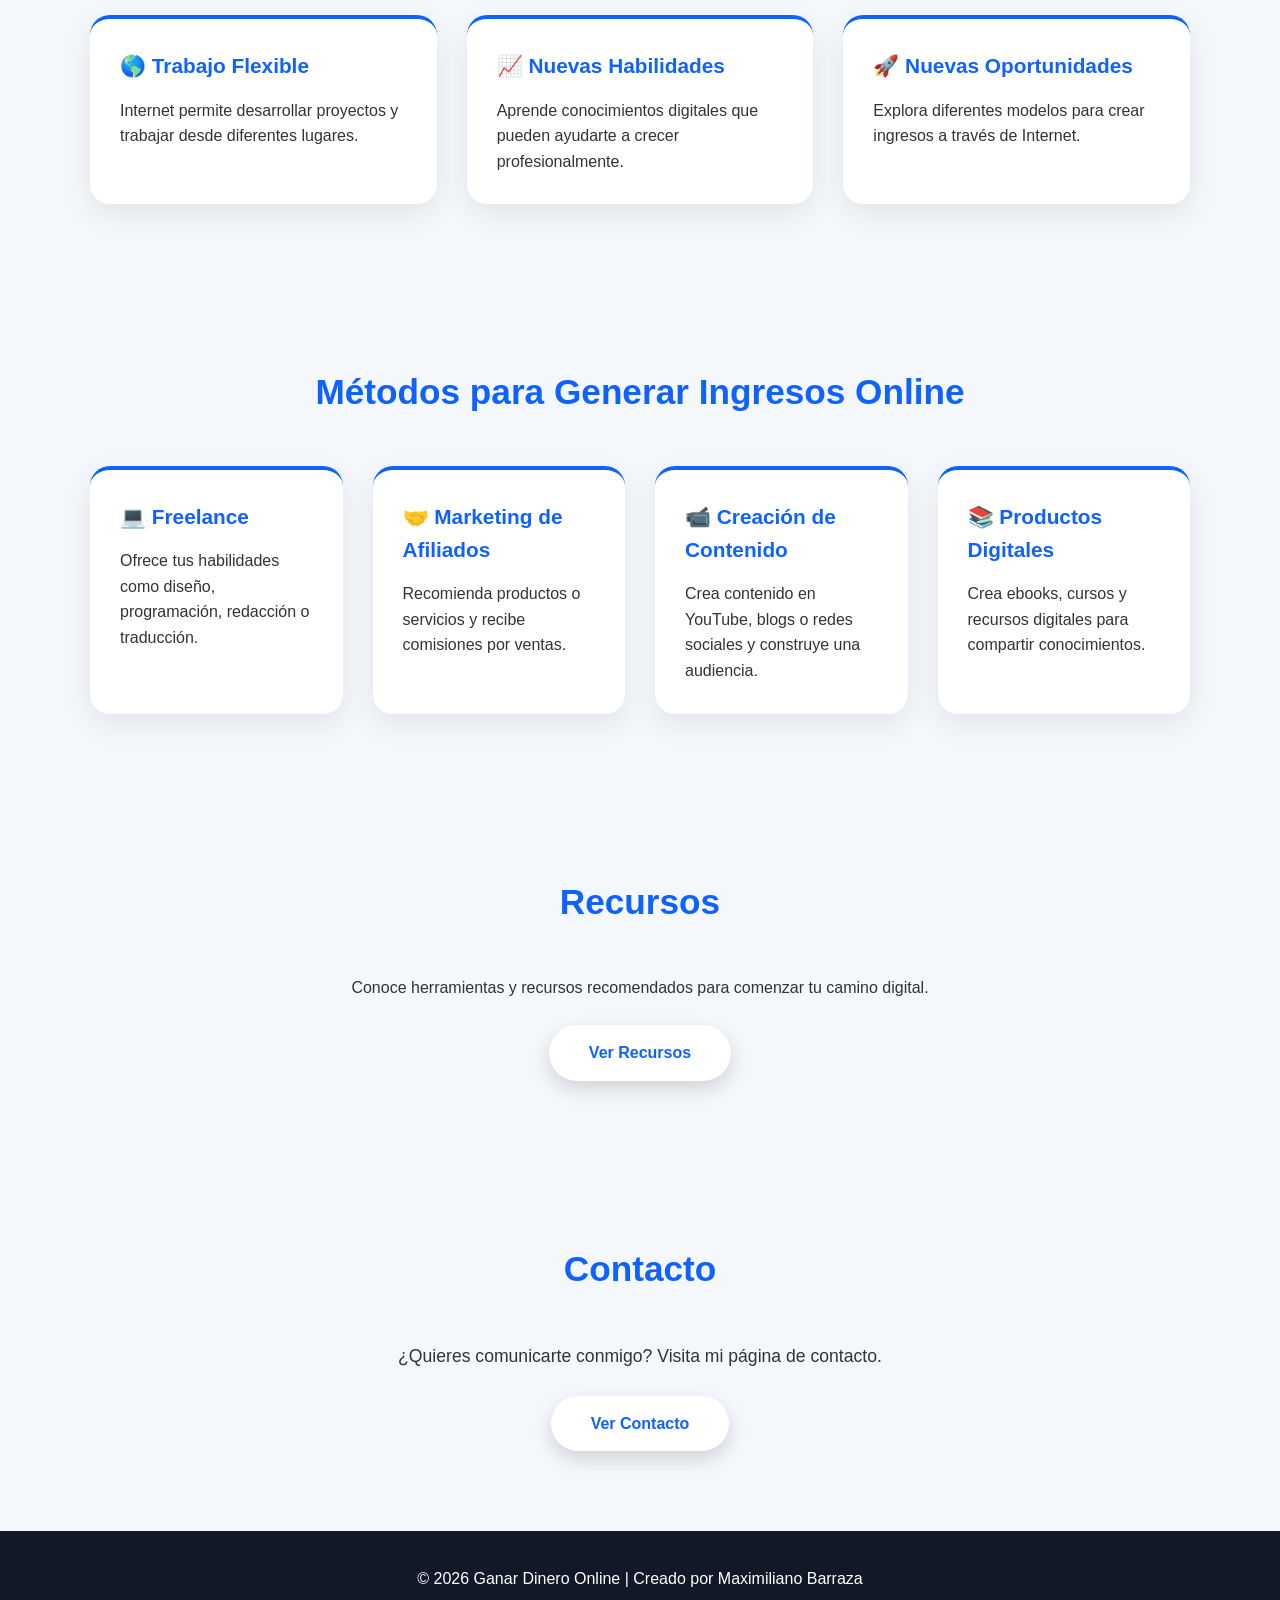
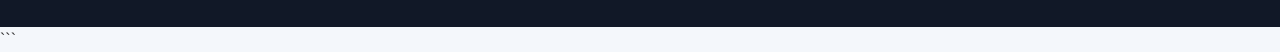
==== commit 97680a87: "Remove markdown formatting from index.html" ====
--- a/index.html
+++ b/index.html
@@ -1,4 +1,3 @@
-```html
 <!DOCTYPE html>
 <html lang="es">
 
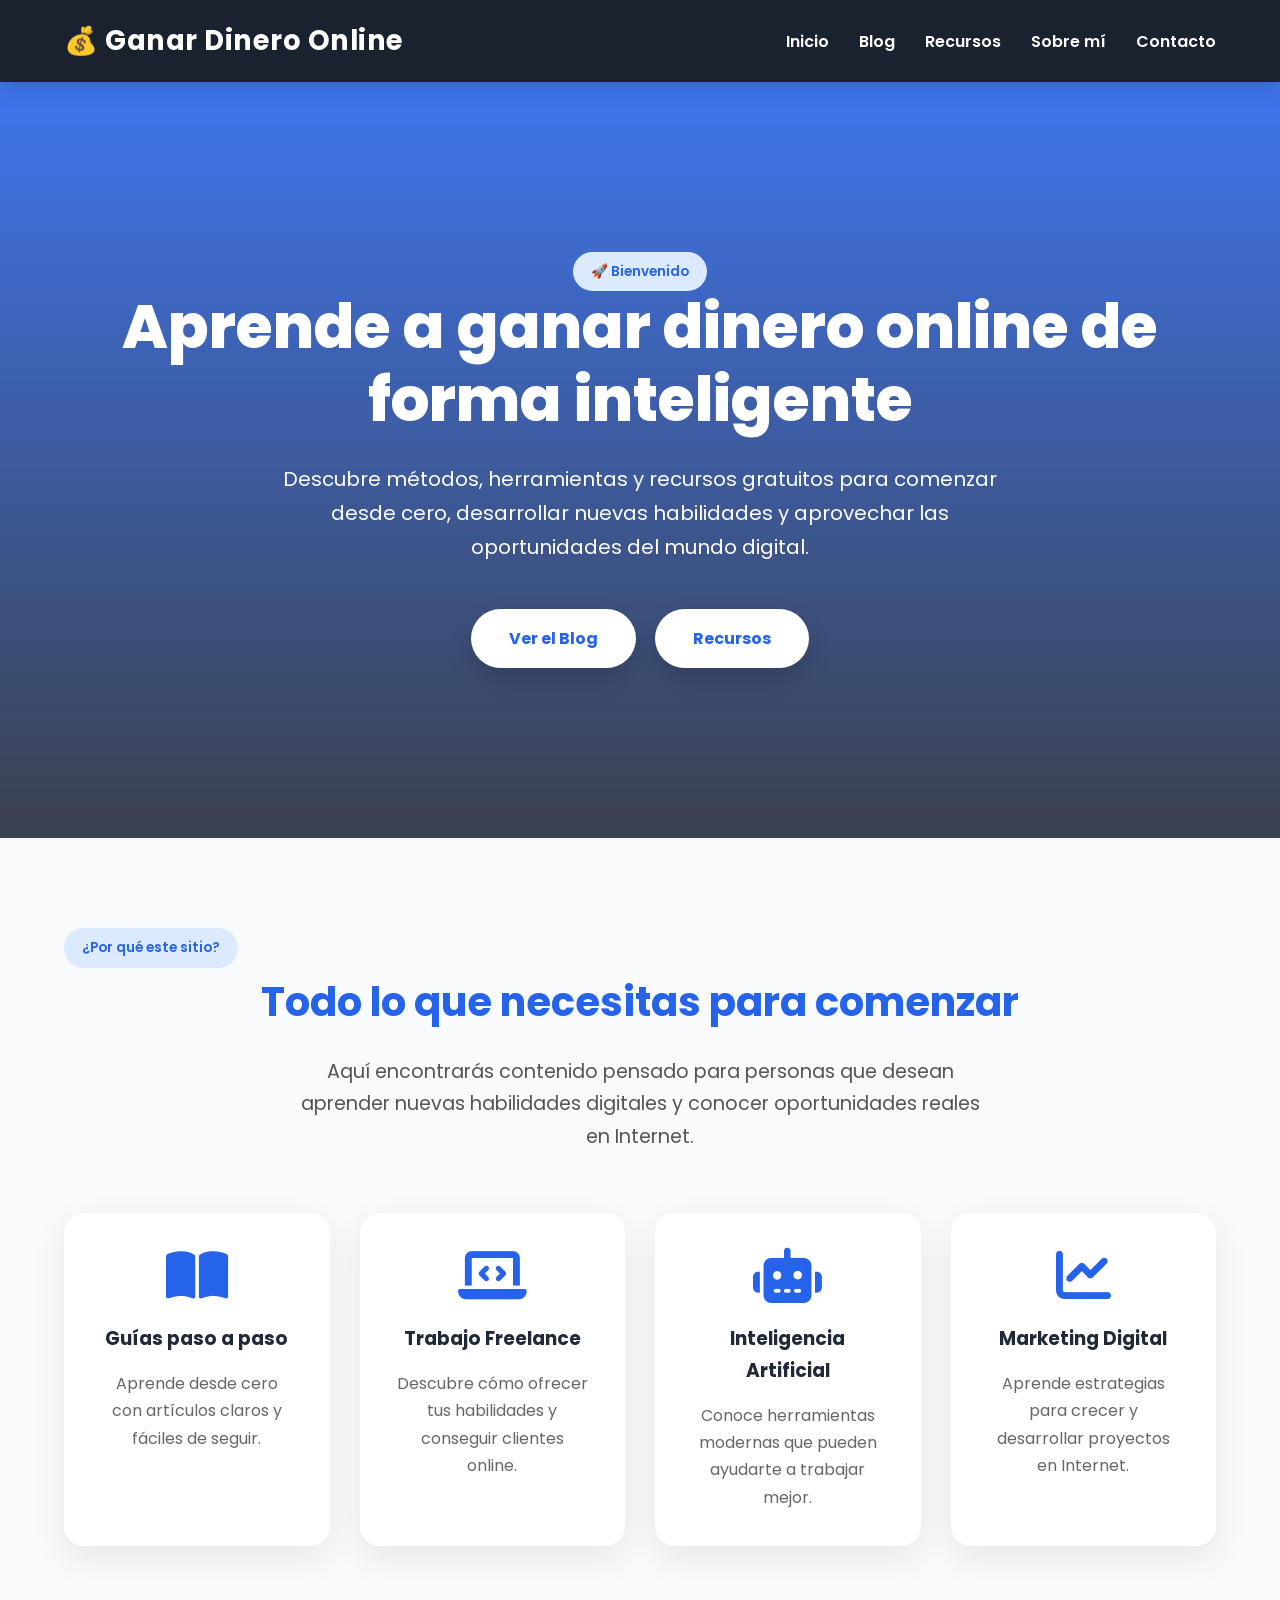
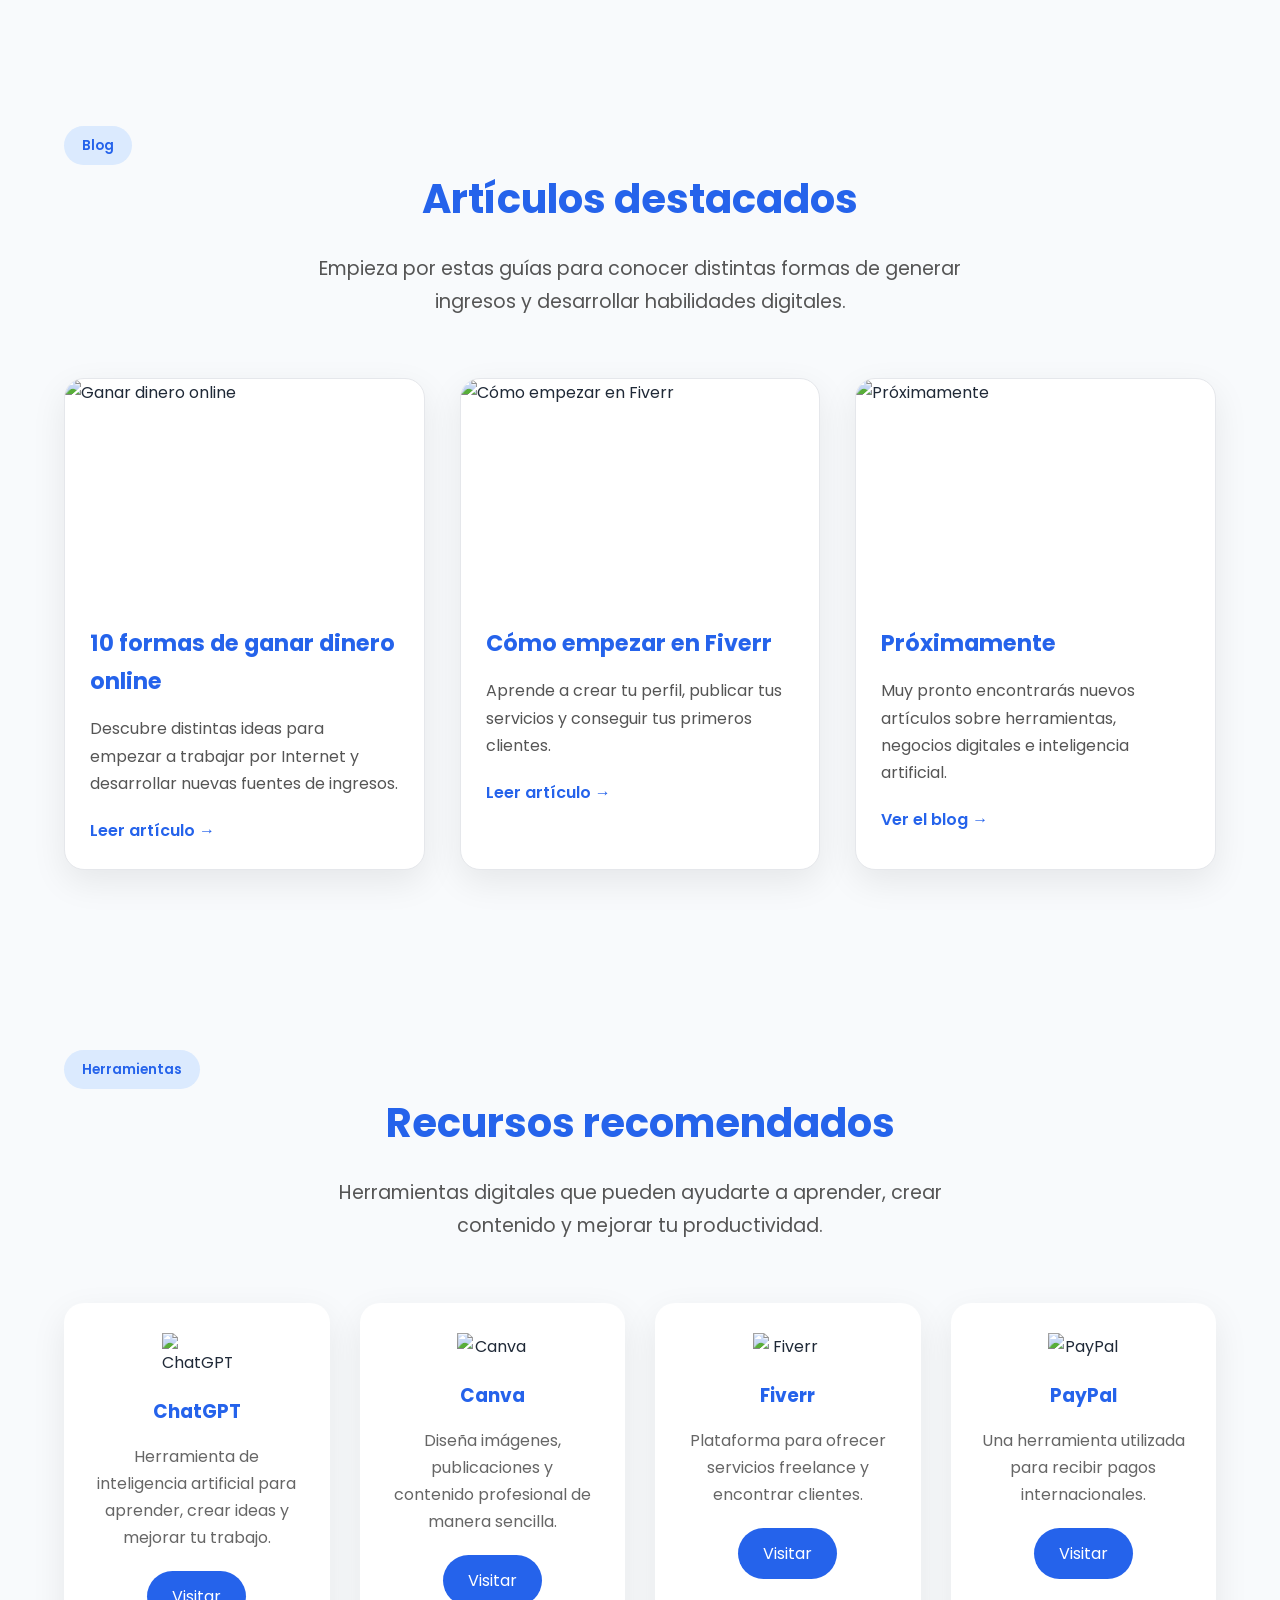
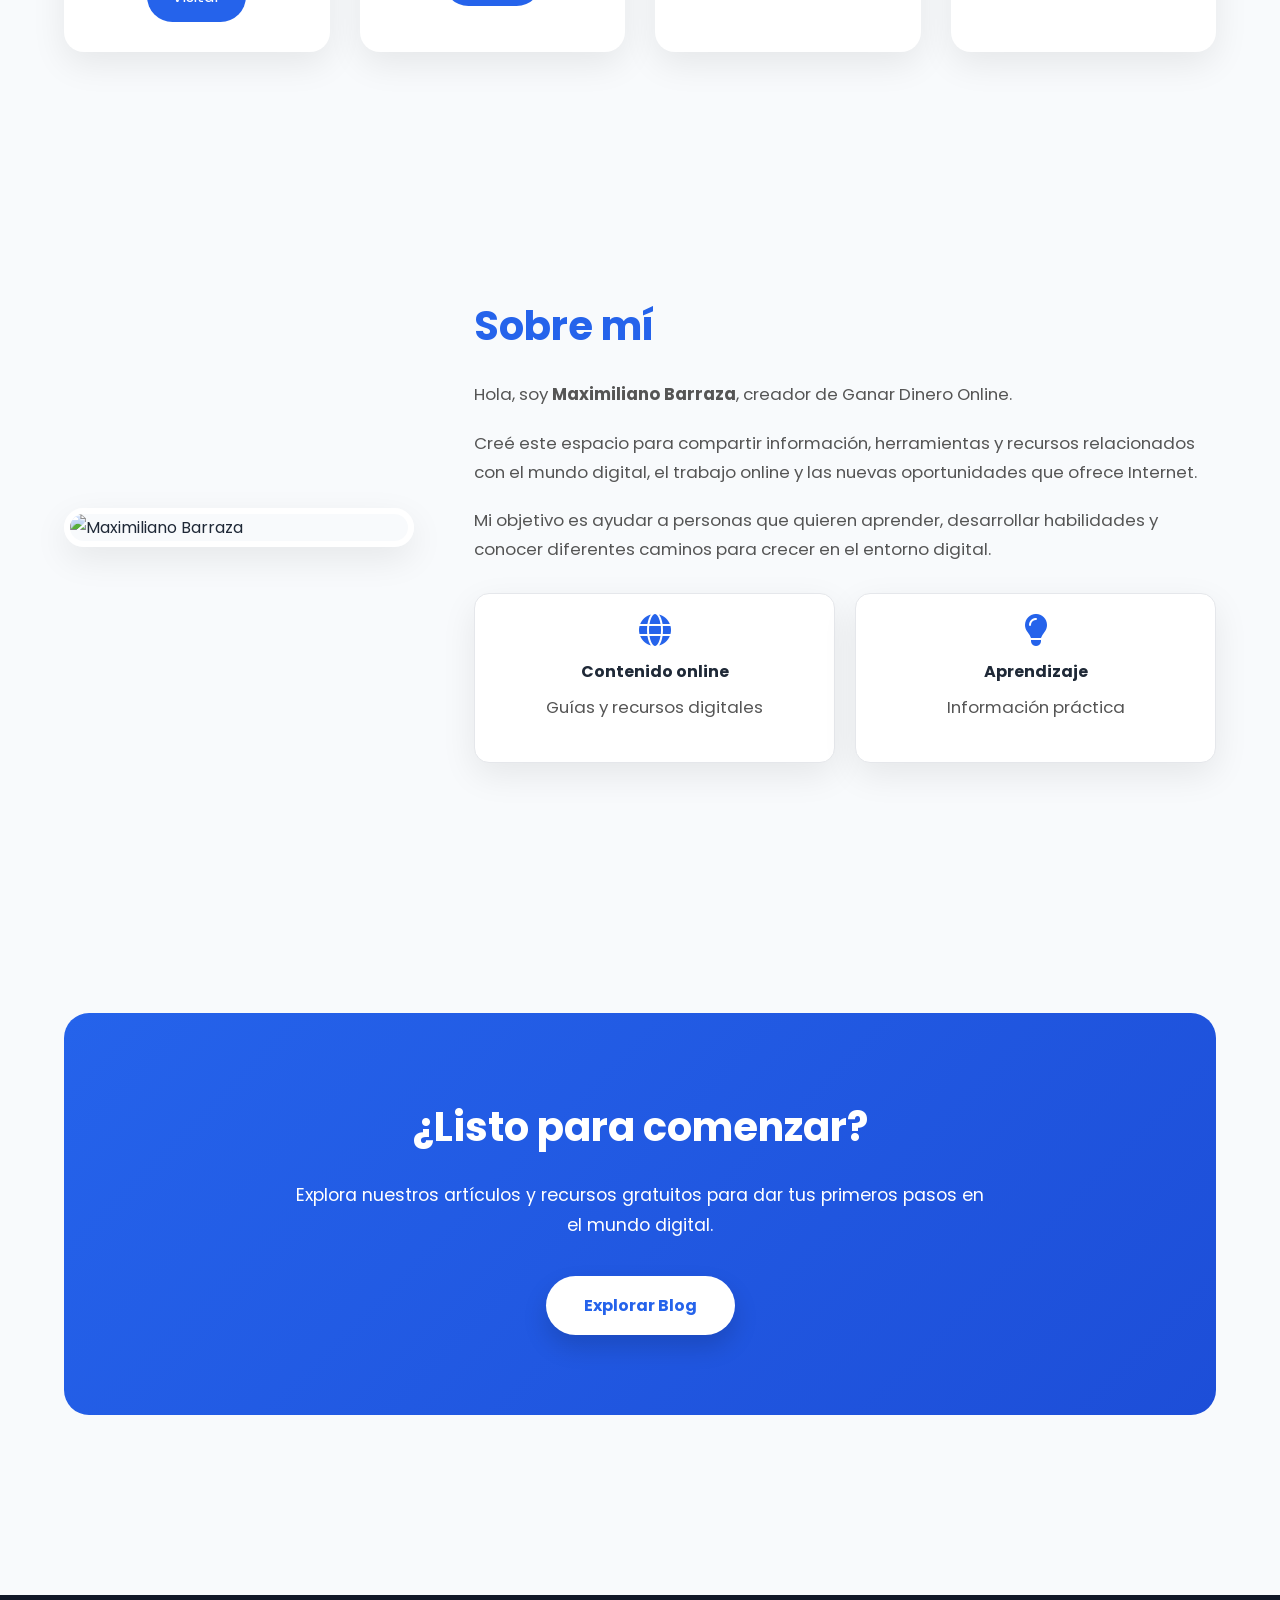
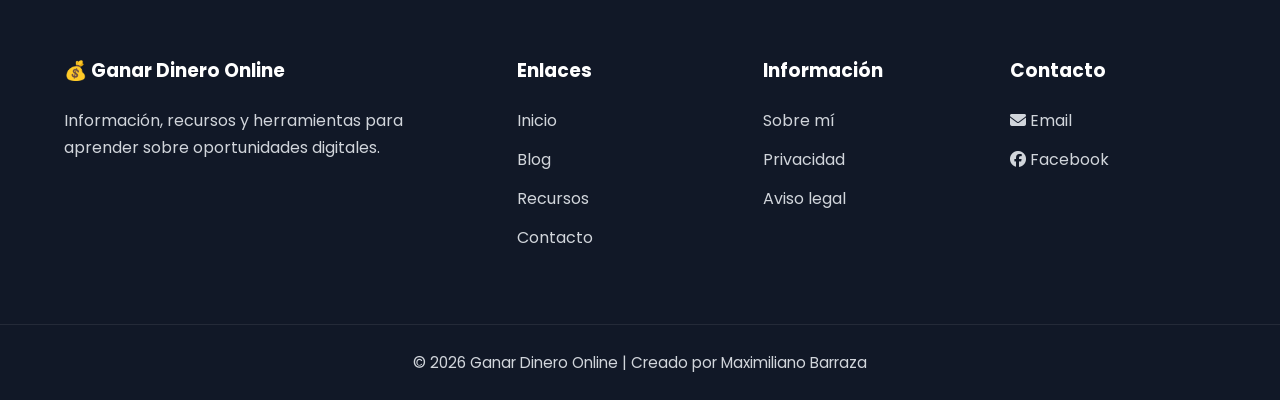
==== commit dcb1b977: "Revise index.html for content and structure updates Updated the title and added a description meta t" ====
--- a/index.html
+++ b/index.html
@@ -6,185 +6,457 @@
     <meta charset="UTF-8">
     <meta name="viewport" content="width=device-width, initial-scale=1.0">
 
-    <title>Ganar Dinero Online | Aprende y Emprende</title>
+    <title>Ganar Dinero Online | Maximiliano Barraza</title>
+
+    <meta name="description" content="Aprende a ganar dinero online con guías, recursos y herramientas para empezar desde cero.">
 
     <link rel="stylesheet" href="css/style.css">
 
+    <link rel="preconnect" href="https://fonts.googleapis.com">
+    <link rel="preconnect" href="https://fonts.gstatic.com" crossorigin>
+
+    <link href="https://fonts.googleapis.com/css2?family=Poppins:wght@300;400;500;600;700;800&display=swap" rel="stylesheet">
+
+    <link rel="stylesheet" href="https://cdnjs.cloudflare.com/ajax/libs/font-awesome/6.7.2/css/all.min.css">
+
 </head>
 
-
 <body>
 
-
-<nav>
+    <!-- =========================
+         MENÚ
+    ========================== -->
+
+    <nav>
+
+        <div class="container">
+
+            <h2>💰 Ganar Dinero Online</h2>
+
+            <ul class="menu">
+
+                <li><a href="index.html">Inicio</a></li>
+
+                <li><a href="blog.html">Blog</a></li>
+
+                <li><a href="recursos.html">Recursos</a></li>
+
+                <li><a href="sobre-mi.html">Sobre mí</a></li>
+
+                <li><a href="contacto.html">Contacto</a></li>
+
+            </ul>
+
+        </div>
+
+    </nav>
+
+    <!-- =========================
+         HERO
+    ========================== -->
+
+    <header class="hero">
+
+        <div class="container fade-up">
+
+            <span class="badge">
+                🚀 Bienvenido
+            </span>
+
+            <h1>
+                Aprende a ganar dinero online de forma inteligente
+            </h1>
+
+            <p>
+                Descubre métodos, herramientas y recursos gratuitos para comenzar desde cero,
+                desarrollar nuevas habilidades y aprovechar las oportunidades del mundo digital.
+            </p>
+
+            <a href="blog.html" class="btn">
+                Ver el Blog
+            </a>
+
+            <a href="recursos.html" class="btn" style="margin-left:15px;">
+                Recursos
+            </a>
+
+        </div>
+
+    </header>
+<!-- ==========================================
+     BENEFICIOS
+=========================================== -->
+
+<section>
 
     <div class="container">
 
-        <h2>💰 Ganar Dinero Online</h2>
-
-        <ul class="menu">
-
-            <li><a href="index.html">Inicio</a></li>
-
-            <li><a href="#metodos">Métodos</a></li>
-
-            <li><a href="recursos.html">Recursos</a></li>
-
-            <li><a href="contacto.html">Contacto</a></li>
-
-        </ul>
+        <span class="badge">¿Por qué este sitio?</span>
+
+        <h2>Todo lo que necesitas para comenzar</h2>
+
+        <p class="subtitulo">
+            Aquí encontrarás contenido pensado para personas que desean aprender
+            nuevas habilidades digitales y conocer oportunidades reales en Internet.
+        </p>
+
+        <div class="beneficios">
+
+            <div class="beneficio">
+
+                <i class="fas fa-book-open"></i>
+
+                <h3>Guías paso a paso</h3>
+
+                <p>
+                    Aprende desde cero con artículos claros y fáciles de seguir.
+                </p>
+
+            </div>
+
+            <div class="beneficio">
+
+                <i class="fas fa-laptop-code"></i>
+
+                <h3>Trabajo Freelance</h3>
+
+                <p>
+                    Descubre cómo ofrecer tus habilidades y conseguir clientes online.
+                </p>
+
+            </div>
+
+            <div class="beneficio">
+
+                <i class="fas fa-robot"></i>
+
+                <h3>Inteligencia Artificial</h3>
+
+                <p>
+                    Conoce herramientas modernas que pueden ayudarte a trabajar mejor.
+                </p>
+
+            </div>
+
+            <div class="beneficio">
+
+                <i class="fas fa-chart-line"></i>
+
+                <h3>Marketing Digital</h3>
+
+                <p>
+                    Aprende estrategias para crecer y desarrollar proyectos en Internet.
+                </p>
+
+            </div>
+
+        </div>
 
     </div>
 
-</nav>
-
-
-
-
-<header class="hero" id="inicio">
+</section>
+
+<!-- ==========================================
+     ARTÍCULOS DESTACADOS
+=========================================== -->
+
+<section>
 
     <div class="container">
 
-        <h1>
-            Aprende a Crear Ingresos Online desde Cero
-        </h1>
-
-
-        <p>
-            Descubre métodos, herramientas y estrategias
-            para desarrollar oportunidades en Internet.
+        <span class="badge">Blog</span>
+
+        <h2>Artículos destacados</h2>
+
+        <p class="subtitulo">
+            Empieza por estas guías para conocer distintas formas de generar ingresos
+            y desarrollar habilidades digitales.
         </p>
 
-
-        <a href="#metodos" class="btn">
-            Explorar Métodos
-        </a>
-
+        <div class="cards">
+
+            <article class="card">
+
+                <img src="img/dinero.jpg" alt="Ganar dinero online">
+
+                <div class="card-content">
+
+                    <h3>10 formas de ganar dinero online</h3>
+
+                    <p>
+                        Descubre distintas ideas para empezar a trabajar por Internet
+                        y desarrollar nuevas fuentes de ingresos.
+                    </p>
+
+                    <a href="10-formas-ganar-dinero.html">
+                        Leer artículo →
+                    </a>
+
+                </div>
+
+            </article>
+
+            <article class="card">
+
+                <img src="img/fiverr.jpg" alt="Cómo empezar en Fiverr">
+
+                <div class="card-content">
+
+                    <h3>Cómo empezar en Fiverr</h3>
+
+                    <p>
+                        Aprende a crear tu perfil, publicar tus servicios y conseguir
+                        tus primeros clientes.
+                    </p>
+
+                    <a href="fiverr.html">
+                        Leer artículo →
+                    </a>
+
+                </div>
+
+            </article>
+
+            <article class="card">
+
+                <img src="img/blog3.jpg" alt="Próximamente">
+
+                <div class="card-content">
+
+                    <h3>Próximamente</h3>
+
+                    <p>
+                        Muy pronto encontrarás nuevos artículos sobre herramientas,
+                        negocios digitales e inteligencia artificial.
+                    </p>
+
+                    <a href="blog.html">
+                        Ver el blog →
+                    </a>
+
+                </div>
+
+            </article>
+
+        </div>
 
     </div>
 
-</header>
-
-
-
-
-
-
-<section class="container introduccion">
-
-
-    <h2>
-        ¿Qué encontrarás aquí?
-    </h2>
-
-
-    <p>
-        En esta página encontrarás información sobre
-        diferentes formas de trabajar online, desarrollar
-        habilidades digitales y conocer herramientas
-        para crear nuevas oportunidades.
-    </p>
-
-
 </section>
-
-
-
-
-
-
-
-<section class="container sobre-mi">
-
-
-    <h2>
-        Sobre mí
-    </h2>
-
-
-    <div class="card">
-
-
-        <h3>
-            👋 Hola, soy Maximiliano Barraza
-        </h3>
-
-
-        <p>
-            Soy el creador de Ganar Dinero Online.
-            Mi objetivo es compartir información,
-            herramientas y estrategias relacionadas
-            con el mundo digital y las oportunidades
-            que ofrece Internet.
+    <!-- ==========================================
+     RECURSOS
+=========================================== -->
+
+<section>
+
+    <div class="container">
+
+        <span class="badge">
+            Herramientas
+        </span>
+
+        <h2>
+            Recursos recomendados
+        </h2>
+
+        <p class="subtitulo">
+            Herramientas digitales que pueden ayudarte a aprender,
+            crear contenido y mejorar tu productividad.
         </p>
 
 
-        <p>
-            En esta página encontrarás métodos,
-            recursos y conocimientos para aprender
-            nuevas habilidades y descubrir diferentes
-            formas de crecimiento online.
-        </p>
+        <div class="recursos">
+
+
+            <div class="recurso">
+
+                <img src="img/chatgpt.png" alt="ChatGPT">
+
+                <h3>
+                    ChatGPT
+                </h3>
+
+                <p>
+                    Herramienta de inteligencia artificial para aprender,
+                    crear ideas y mejorar tu trabajo.
+                </p>
+
+                <a href="#">
+                    Visitar
+                </a>
+
+            </div>
+
+
+
+            <div class="recurso">
+
+                <img src="img/canva.png" alt="Canva">
+
+                <h3>
+                    Canva
+                </h3>
+
+                <p>
+                    Diseña imágenes, publicaciones y contenido profesional
+                    de manera sencilla.
+                </p>
+
+                <a href="#">
+                    Visitar
+                </a>
+
+            </div>
+
+
+
+            <div class="recurso">
+
+                <img src="img/fiverr-logo.png" alt="Fiverr">
+
+                <h3>
+                    Fiverr
+                </h3>
+
+                <p>
+                    Plataforma para ofrecer servicios freelance
+                    y encontrar clientes.
+                </p>
+
+                <a href="#">
+                    Visitar
+                </a>
+
+            </div>
+
+
+
+            <div class="recurso">
+
+                <img src="img/paypal.png" alt="PayPal">
+
+                <h3>
+                    PayPal
+                </h3>
+
+                <p>
+                    Una herramienta utilizada para recibir pagos
+                    internacionales.
+                </p>
+
+                <a href="#">
+                    Visitar
+                </a>
+
+            </div>
+
+
+        </div>
 
 
     </div>
 
-
 </section>
 
 
 
 
-
-
-
-
-<section class="container">
+<!-- ==========================================
+     SOBRE MI
+=========================================== -->
+
+
+<section>
+
+
+<div class="container">
+
+
+<div class="sobre">
+
+
+<div>
+
+
+<img src="img/perfil.jpg" alt="Maximiliano Barraza">
+
+
+</div>
+
+
+
+<div class="sobre-texto">
 
 
 <h2>
-    ¿Por qué aprender sobre negocios digitales?
+Sobre mí
 </h2>
 
 
-<div class="cards">
-
-
-<div class="card">
-
-<h3>🌎 Trabajo Flexible</h3>
-
 <p>
-Internet permite desarrollar proyectos y trabajar
-desde diferentes lugares.
+Hola, soy <strong>Maximiliano Barraza</strong>,
+creador de Ganar Dinero Online.
 </p>
 
-</div>
-
-
-
-<div class="card">
-
-<h3>📈 Nuevas Habilidades</h3>
 
 <p>
-Aprende conocimientos digitales que pueden ayudarte
-a crecer profesionalmente.
+Creé este espacio para compartir información,
+herramientas y recursos relacionados con el mundo digital,
+el trabajo online y las nuevas oportunidades que ofrece Internet.
 </p>
 
-</div>
-
-
-
-<div class="card">
-
-<h3>🚀 Nuevas Oportunidades</h3>
 
 <p>
-Explora diferentes modelos para crear ingresos
-a través de Internet.
+Mi objetivo es ayudar a personas que quieren aprender,
+desarrollar habilidades y conocer diferentes caminos
+para crecer en el entorno digital.
 </p>
 
+
+
+<div class="sobre-info">
+
+
+<div class="info-box">
+
+<i class="fas fa-globe"></i>
+
+<h4>
+Contenido online
+</h4>
+
+<p>
+Guías y recursos digitales
+</p>
+
+</div>
+
+
+
+<div class="info-box">
+
+<i class="fas fa-lightbulb"></i>
+
+<h4>
+Aprendizaje
+</h4>
+
+<p>
+Información práctica
+</p>
+
+</div>
+
+
+
+</div>
+
+
+
+</div>
+
+
+
 </div>
 
 
@@ -197,179 +469,278 @@
 
 
 
-
-
-
-<section id="metodos" class="container">
+<!-- ==========================================
+     LLAMADA A LA ACCIÓN
+=========================================== -->
+
+
+<section>
+
+
+<div class="container">
+
+
+<div class="cta">
 
 
 <h2>
-Métodos para Generar Ingresos Online
+¿Listo para comenzar?
 </h2>
 
 
-
-<div class="cards">
-
-
-<div class="card">
-
-<h3>💻 Freelance</h3>
-
 <p>
-Ofrece tus habilidades como diseño, programación,
-redacción o traducción.
+Explora nuestros artículos y recursos gratuitos
+para dar tus primeros pasos en el mundo digital.
 </p>
 
-</div>
-
-
-
-
-<div class="card">
-
-<h3>🤝 Marketing de Afiliados</h3>
+
+<a href="blog.html" class="btn">
+
+Explorar Blog
+
+</a>
+
+
+</div>
+
+
+</div>
+
+
+</section>
+    <!-- ==========================================
+     FOOTER
+=========================================== -->
+
+<footer>
+
+
+<div class="container">
+
+
+<div class="footer">
+
+
+<div>
+
+<h3>
+💰 Ganar Dinero Online
+</h3>
 
 <p>
-Recomienda productos o servicios y recibe
-comisiones por ventas.
+Información, recursos y herramientas
+para aprender sobre oportunidades digitales.
 </p>
 
 </div>
 
 
 
-
-
-<div class="card">
-
-<h3>📹 Creación de Contenido</h3>
+<div>
+
+<h3>
+Enlaces
+</h3>
+
+<ul>
+
+<li>
+<a href="index.html">
+Inicio
+</a>
+</li>
+
+<li>
+<a href="blog.html">
+Blog
+</a>
+</li>
+
+<li>
+<a href="recursos.html">
+Recursos
+</a>
+</li>
+
+<li>
+<a href="contacto.html">
+Contacto
+</a>
+</li>
+
+</ul>
+
+</div>
+
+
+
+
+<div>
+
+<h3>
+Información
+</h3>
+
+<ul>
+
+<li>
+<a href="sobre-mi.html">
+Sobre mí
+</a>
+</li>
+
+<li>
+<a href="#">
+Privacidad
+</a>
+</li>
+
+<li>
+<a href="#">
+Aviso legal
+</a>
+</li>
+
+</ul>
+
+</div>
+
+
+
+
+<div>
+
+<h3>
+Contacto
+</h3>
+
+
+<ul>
+
+<li>
+<a href="mailto:barrazamaximiliano448@gmail.com">
+
+<i class="fas fa-envelope"></i>
+Email
+
+</a>
+</li>
+
+
+<li>
+
+<a href="#">
+
+<i class="fab fa-facebook"></i>
+Facebook
+
+</a>
+
+</li>
+
+
+</ul>
+
+
+</div>
+
+
+
+</div>
+
+
+</div>
+
+
+
+
+<div class="copy">
+
 
 <p>
-Crea contenido en YouTube, blogs o redes sociales
-y construye una audiencia.
-</p>
-
-</div>
-
-
-
-
-
-<div class="card">
-
-<h3>📚 Productos Digitales</h3>
-
-<p>
-Crea ebooks, cursos y recursos digitales
-para compartir conocimientos.
-</p>
-
-</div>
-
-
-
-</div>
-
-
-</section>
-
-
-
-
-
-
-
-
-<section class="container">
-
-
-<h2>
-Recursos
-</h2>
-
-
-<p style="text-align:center">
-
-Conoce herramientas y recursos recomendados
-para comenzar tu camino digital.
-
-</p>
-
-
-
-<div style="text-align:center; margin-top:25px">
-
-
-<a class="btn" href="recursos.html">
-
-Ver Recursos
-
-</a>
-
-
-</div>
-
-
-</section>
-
-
-
-
-
-
-
-
-
-<section id="contacto" class="container">
-
-
-<h2>
-Contacto
-</h2>
-
-
-<p>
-¿Quieres comunicarte conmigo?
-Visita mi página de contacto.
-</p>
-
-
-
-<div style="text-align:center; margin-top:25px">
-
-<a class="btn" href="contacto.html">
-
-Ver Contacto
-
-</a>
-
-</div>
-
-
-</section>
-
-
-
-
-
-
-
-
-<footer>
-
-
-<p>
+
 © 2026 Ganar Dinero Online |
 Creado por Maximiliano Barraza
+
 </p>
 
 
+</div>
+
+
 </footer>
 
 
 
+
+
+<!-- ==========================================
+     BOTON SUBIR
+=========================================== -->
+
+
+<button id="topBtn">
+
+↑
+
+</button>
+
+
+
+
+
+
+<script>
+
+
+const topBtn = document.getElementById("topBtn");
+
+
+
+window.addEventListener("scroll", function(){
+
+
+if(window.scrollY > 300){
+
+topBtn.style.display="block";
+
+}
+
+else{
+
+topBtn.style.display="none";
+
+}
+
+
+});
+
+
+
+
+
+topBtn.addEventListener("click", function(){
+
+
+window.scrollTo({
+
+top:0,
+
+behavior:"smooth"
+
+});
+
+
+});
+
+
+</script>
+
+
+
+
+
 </body>
 
 </html>
-```
+    
--- a/css/style.css
+++ b/css/style.css
@@ -1,3 +1,34 @@
+/* =====================================================
+   GANAR DINERO ONLINE
+   CSS PROFESIONAL
+   Parte 1 - Base, Navbar y Hero
+===================================================== */
+
+/* ===== IMPORTAR FUENTE ===== */
+
+@import url('https://fonts.googleapis.com/css2?family=Poppins:wght@300;400;500;600;700;800&display=swap');
+
+/* ===== VARIABLES ===== */
+
+:root{
+
+    --azul:#2563eb;
+    --azul-hover:#1d4ed8;
+    --celeste:#38bdf8;
+
+    --blanco:#ffffff;
+
+    --gris:#f8fafc;
+    --gris2:#e5e7eb;
+
+    --texto:#1f2937;
+
+    --sombra:0 12px 35px rgba(0,0,0,.08);
+
+}
+
+/* ===== RESET ===== */
+
 *{
     margin:0;
     padding:0;
@@ -9,296 +40,1302 @@
 }
 
 body{
-    font-family:'Segoe UI', Arial, sans-serif;
-    background:#f4f7fb;
-    color:#333;
-    line-height:1.6;
-}
-
+
+    font-family:'Poppins',sans-serif;
+
+    background:var(--gris);
+
+    color:var(--texto);
+
+    line-height:1.7;
+
+}
+
+/* ===== CONTENEDOR ===== */
 
 .container{
+
     width:90%;
-    max-width:1100px;
+    max-width:1200px;
     margin:auto;
-}
-
-
-/* ===== MENU ===== */
+
+}
+
+/* ===== ENLACES ===== */
+
+a{
+
+    text-decoration:none;
+
+}
+
+/* ===== IMAGENES ===== */
+
+img{
+
+    max-width:100%;
+    display:block;
+
+}
+
+/* =====================================================
+   NAVBAR
+===================================================== */
 
 nav{
-    background:#111827;
+
     position:sticky;
+
     top:0;
+
     z-index:1000;
-    box-shadow:0 4px 15px rgba(0,0,0,.15);
+
+    background:rgba(17,24,39,.96);
+
+    backdrop-filter:blur(10px);
+
+    box-shadow:0 5px 25px rgba(0,0,0,.15);
+
 }
 
 nav .container{
+
     display:flex;
+
     justify-content:space-between;
+
     align-items:center;
+
     padding:18px 0;
+
 }
 
 nav h2{
+
     color:white;
-    font-size:1.5rem;
-}
-
+
+    font-size:1.7rem;
+
+    font-weight:700;
+
+    letter-spacing:.5px;
+
+}
 
 .menu{
+
     display:flex;
+
     list-style:none;
+
+    gap:30px;
+
+}
+
+.menu a{
+
+    color:white;
+
+    font-weight:600;
+
+    transition:.3s;
+
+    position:relative;
+
+}
+
+.menu a::after{
+
+    content:"";
+
+    position:absolute;
+
+    left:0;
+
+    bottom:-6px;
+
+    width:0;
+
+    height:3px;
+
+    background:var(--celeste);
+
+    transition:.3s;
+
+}
+
+.menu a:hover{
+
+    color:var(--celeste);
+
+}
+
+.menu a:hover::after{
+
+    width:100%;
+
+}
+
+/* =====================================================
+   HERO
+===================================================== */
+
+.hero{
+
+    background:
+    linear-gradient(rgba(37,99,235,.88),rgba(17,24,39,.82)),
+    url("../img/hero.jpg");
+
+    background-size:cover;
+
+    background-position:center;
+
+    color:white;
+
+    text-align:center;
+
+    padding:170px 20px;
+
+}
+
+.hero h1{
+
+    font-size:3.8rem;
+
+    font-weight:800;
+
+    margin-bottom:25px;
+
+    line-height:1.2;
+
+}
+
+.hero p{
+
+    max-width:760px;
+
+    margin:auto;
+
+    font-size:1.25rem;
+
+    margin-bottom:45px;
+
+}
+
+/* =====================================================
+   BOTONES
+===================================================== */
+
+.btn{
+
+    display:inline-block;
+
+    background:var(--blanco);
+
+    color:var(--azul);
+
+    padding:16px 38px;
+
+    border-radius:50px;
+
+    font-weight:700;
+
+    transition:.3s;
+
+    box-shadow:0 12px 25px rgba(0,0,0,.15);
+
+}
+
+.btn:hover{
+
+    background:var(--azul-hover);
+
+    color:white;
+
+    transform:translateY(-5px);
+
+}
+
+/* =====================================================
+   TITULOS
+===================================================== */
+
+section{
+
+    padding:90px 0;
+
+}
+
+section h2{
+
+    text-align:center;
+
+    font-size:2.5rem;
+
+    margin-bottom:20px;
+
+    color:var(--azul);
+
+}
+
+section .subtitulo{
+
+    text-align:center;
+
+    max-width:700px;
+
+    margin:auto;
+
+    color:#555;
+
+    margin-bottom:60px;
+
+}
+
+/* =====================================================
+   RESPONSIVE
+===================================================== */
+
+@media(max-width:768px){
+
+nav .container{
+
+flex-direction:column;
+
+}
+
+.menu{
+
+margin-top:20px;
+
+gap:18px;
+
+flex-wrap:wrap;
+
+justify-content:center;
+
+}
+
+.hero{
+
+padding:120px 20px;
+
+}
+
+.hero h1{
+
+font-size:2.4rem;
+
+}
+
+.hero p{
+
+font-size:1rem;
+
+}
+
+section{
+
+padding:60px 0;
+
+}
+
+}
+/* =====================================================
+   TARJETAS
+===================================================== */
+
+.cards{
+
+    display:grid;
+
+    grid-template-columns:repeat(auto-fit,minmax(300px,1fr));
+
+    gap:35px;
+
+    margin-top:50px;
+
+}
+
+.card{
+
+    background:#fff;
+
+    border-radius:20px;
+
+    overflow:hidden;
+
+    box-shadow:var(--sombra);
+
+    transition:.35s;
+
+    border:1px solid var(--gris2);
+
+}
+
+.card:hover{
+
+    transform:translateY(-10px);
+
+    box-shadow:0 20px 45px rgba(0,0,0,.15);
+
+}
+
+.card img{
+
+    width:100%;
+
+    height:220px;
+
+    object-fit:cover;
+
+    transition:.5s;
+
+}
+
+.card:hover img{
+
+    transform:scale(1.05);
+
+}
+
+.card-content{
+
+    padding:25px;
+
+}
+
+.card h3{
+
+    color:var(--azul);
+
+    margin-bottom:15px;
+
+    font-size:1.4rem;
+
+}
+
+.card p{
+
+    color:#555;
+
+    margin-bottom:20px;
+
+}
+
+.card a{
+
+    display:inline-block;
+
+    color:var(--azul);
+
+    font-weight:600;
+
+    transition:.3s;
+
+}
+
+.card a:hover{
+
+    color:var(--azul-hover);
+
+}
+
+/* =====================================================
+   BENEFICIOS
+===================================================== */
+
+.beneficios{
+
+    display:grid;
+
+    grid-template-columns:repeat(auto-fit,minmax(220px,1fr));
+
+    gap:30px;
+
+    margin-top:50px;
+
+}
+
+.beneficio{
+
+    background:#fff;
+
+    border-radius:20px;
+
+    padding:35px;
+
+    text-align:center;
+
+    box-shadow:var(--sombra);
+
+    transition:.3s;
+
+}
+
+.beneficio:hover{
+
+    transform:translateY(-8px);
+
+}
+
+.beneficio i{
+
+    font-size:55px;
+
+    color:var(--azul);
+
+    margin-bottom:20px;
+
+}
+
+.beneficio h3{
+
+    margin-bottom:15px;
+
+    color:var(--texto);
+
+}
+
+.beneficio p{
+
+    color:#666;
+
+}
+
+/* =====================================================
+   RECURSOS
+===================================================== */
+
+.recursos{
+
+    display:grid;
+
+    grid-template-columns:repeat(auto-fit,minmax(250px,1fr));
+
+    gap:30px;
+
+    margin-top:50px;
+
+}
+
+.recurso{
+
+    background:#fff;
+
+    border-radius:20px;
+
+    padding:30px;
+
+    text-align:center;
+
+    box-shadow:var(--sombra);
+
+    transition:.3s;
+
+}
+
+.recurso:hover{
+
+    transform:translateY(-10px);
+
+}
+
+.recurso img{
+
+    width:70px;
+
+    margin:auto;
+
+    margin-bottom:20px;
+
+}
+
+.recurso h3{
+
+    margin-bottom:15px;
+
+    color:var(--azul);
+
+}
+
+.recurso p{
+
+    color:#666;
+
+    margin-bottom:20px;
+
+}
+
+.recurso a{
+
+    display:inline-block;
+
+    background:var(--azul);
+
+    color:#fff;
+
+    padding:12px 25px;
+
+    border-radius:30px;
+
+    transition:.3s;
+
+}
+
+.recurso a:hover{
+
+    background:var(--azul-hover);
+
+}
+
+/* =====================================================
+   ARTICULO DESTACADO
+===================================================== */
+
+.destacado{
+
+    background:#fff;
+
+    border-radius:25px;
+
+    padding:50px;
+
+    box-shadow:var(--sombra);
+
+    display:grid;
+
+    grid-template-columns:1fr 1fr;
+
+    gap:40px;
+
+    align-items:center;
+
+    margin-top:60px;
+
+}
+
+.destacado img{
+
+    border-radius:20px;
+
+}
+
+.destacado h2{
+
+    text-align:left;
+
+    margin-bottom:20px;
+
+}
+
+.destacado p{
+
+    margin-bottom:25px;
+
+}
+
+/* =====================================================
+   ANIMACIONES
+===================================================== */
+
+.fade{
+
+    animation:fade .8s ease;
+
+}
+
+@keyframes fade{
+
+    from{
+
+        opacity:0;
+
+        transform:translateY(30px);
+
+    }
+
+    to{
+
+        opacity:1;
+
+        transform:translateY(0);
+
+    }
+
+}
+
+/* =====================================================
+   RESPONSIVE
+===================================================== */
+
+@media(max-width:900px){
+
+.destacado{
+
+grid-template-columns:1fr;
+
+}
+
+}
+
+@media(max-width:768px){
+
+.cards{
+
+grid-template-columns:1fr;
+
+}
+
+.beneficios{
+
+grid-template-columns:1fr;
+
+}
+
+.recursos{
+
+grid-template-columns:1fr;
+
+}
+
+}
+/* =====================================================
+   SOBRE MI
+===================================================== */
+
+.sobre{
+
+    display:grid;
+    grid-template-columns:350px 1fr;
+    gap:60px;
+    align-items:center;
+    margin-top:60px;
+
+}
+
+.sobre img{
+
+    width:100%;
+    border-radius:25px;
+    box-shadow:var(--sombra);
+    border:6px solid #fff;
+
+}
+
+.sobre-texto h2{
+
+    text-align:left;
+    margin-bottom:20px;
+
+}
+
+.sobre-texto p{
+
+    margin-bottom:20px;
+    color:#555;
+    font-size:1.05rem;
+
+}
+
+.sobre-info{
+
+    display:grid;
+    grid-template-columns:repeat(2,1fr);
+    gap:20px;
+    margin-top:30px;
+
+}
+
+.info-box{
+
+    background:#fff;
+    padding:20px;
+    border-radius:15px;
+    text-align:center;
+    box-shadow:var(--sombra);
+    border:1px solid var(--gris2);
+
+}
+
+.info-box i{
+
+    font-size:32px;
+    color:var(--azul);
+    margin-bottom:12px;
+
+}
+
+.info-box h4{
+
+    margin-bottom:8px;
+
+}
+
+/* =====================================================
+   CONTACTO
+===================================================== */
+
+.contacto{
+
+    max-width:900px;
+    margin:auto;
+    margin-top:50px;
+
+}
+
+.contacto-card{
+
+    background:#fff;
+    border-radius:25px;
+    padding:45px;
+    box-shadow:var(--sombra);
+
+}
+
+.contacto-item{
+
+    display:flex;
+    align-items:center;
     gap:25px;
-}
-
-
-.menu a{
-    color:white;
-    text-decoration:none;
-    font-weight:600;
+    padding:20px 0;
+    border-bottom:1px solid var(--gris2);
+
+}
+
+.contacto-item:last-child{
+
+    border-bottom:none;
+
+}
+
+.contacto-item i{
+
+    width:60px;
+    height:60px;
+    display:flex;
+    justify-content:center;
+    align-items:center;
+    border-radius:50%;
+    background:var(--azul);
+    color:#fff;
+    font-size:24px;
+
+}
+
+.contacto-item h3{
+
+    margin-bottom:5px;
+    color:var(--azul);
+
+}
+
+.contacto-item a{
+
+    color:#555;
     transition:.3s;
-}
-
-
-.menu a:hover{
-    color:#00c2ff;
-}
-
-
-
-/* ===== HERO ===== */
-
-.hero{
-
-    background:
-    linear-gradient(
-    135deg,
-    rgba(15,98,254,.95),
-    rgba(0,194,255,.9)
-    );
-
-    color:white;
+
+}
+
+.contacto-item a:hover{
+
+    color:var(--azul);
+
+}
+
+/* =====================================================
+   LLAMADA A LA ACCION
+===================================================== */
+
+.cta{
+
+    background:linear-gradient(135deg,var(--azul),var(--azul-hover));
+    color:#fff;
     text-align:center;
-    padding:110px 20px;
-
-}
-
-
-.hero h1{
-
-    font-size:3.3rem;
+    padding:80px 30px;
+    border-radius:25px;
+    margin-top:70px;
+
+}
+
+.cta h2{
+
+    color:#fff;
     margin-bottom:20px;
-    font-weight:800;
-
-}
-
-
-.hero p{
-
-    font-size:1.3rem;
-    max-width:750px;
+
+}
+
+.cta p{
+
+    max-width:700px;
     margin:auto;
     margin-bottom:35px;
-
-}
-
-
-
-/* ===== BOTONES ===== */
-
+    font-size:1.1rem;
+
+}
+
+.cta .btn{
+
+    background:#fff;
+    color:var(--azul);
+
+}
+
+.cta .btn:hover{
+
+    background:#111827;
+    color:#fff;
+
+}
+
+/* =====================================================
+   FOOTER
+===================================================== */
+
+footer{
+
+    background:#111827;
+    color:#d1d5db;
+    margin-top:90px;
+
+}
+
+.footer{
+
+    display:grid;
+    grid-template-columns:2fr 1fr 1fr 1fr;
+    gap:40px;
+    padding:60px 0;
+
+}
+
+.footer h3{
+
+    color:#fff;
+    margin-bottom:20px;
+
+}
+
+.footer ul{
+
+    list-style:none;
+
+}
+
+.footer li{
+
+    margin-bottom:12px;
+
+}
+
+.footer a{
+
+    color:#d1d5db;
+    transition:.3s;
+
+}
+
+.footer a:hover{
+
+    color:#38bdf8;
+
+}
+
+.copy{
+
+    border-top:1px solid rgba(255,255,255,.08);
+    text-align:center;
+    padding:25px;
+    font-size:.95rem;
+
+}
+
+/* =====================================================
+   RESPONSIVE
+===================================================== */
+
+@media(max-width:900px){
+
+.sobre{
+
+grid-template-columns:1fr;
+text-align:center;
+
+}
+
+.sobre-texto h2{
+
+text-align:center;
+
+}
+
+.sobre-info{
+
+grid-template-columns:1fr;
+
+}
+
+.footer{
+
+grid-template-columns:1fr 1fr;
+
+}
+
+}
+
+@media(max-width:768px){
+
+.contacto-card{
+
+padding:25px;
+
+}
+
+.contacto-item{
+
+flex-direction:column;
+text-align:center;
+
+}
+
+.footer{
+
+grid-template-columns:1fr;
+text-align:center;
+
+}
+
+}
+/* =====================================================
+   PARTE 4
+   EFECTOS - ANIMACIONES - UTILIDADES
+===================================================== */
+
+/* ===== SCROLL PERSONALIZADO ===== */
+
+::-webkit-scrollbar{
+    width:10px;
+}
+
+::-webkit-scrollbar-track{
+    background:#e5e7eb;
+}
+
+::-webkit-scrollbar-thumb{
+    background:#2563eb;
+    border-radius:50px;
+}
+
+::-webkit-scrollbar-thumb:hover{
+    background:#1d4ed8;
+}
+
+/* ===== SELECCIONAR TEXTO ===== */
+
+::selection{
+    background:#2563eb;
+    color:#fff;
+}
+
+/* ===== EFECTOS EN IMAGENES ===== */
+
+img{
+    transition:.4s;
+}
+
+img:hover{
+    transform:scale(1.02);
+}
+
+/* ===== EFECTO HOVER GENERAL ===== */
+
+a,
+button,
 .btn{
+    transition:all .3s ease;
+}
+
+/* ===== SOMBRAS ===== */
+
+.shadow{
+    box-shadow:0 15px 35px rgba(0,0,0,.12);
+}
+
+.shadow-lg{
+    box-shadow:0 20px 45px rgba(0,0,0,.18);
+}
+
+/* ===== TITULOS ===== */
+
+.titulo{
+
+    font-size:2.8rem;
+    font-weight:800;
+    color:#1f2937;
+    margin-bottom:20px;
+
+}
+
+.subtitulo{
+
+    font-size:1.2rem;
+    color:#6b7280;
+    max-width:700px;
+    margin:auto;
+
+}
+
+/* ===== ESPACIADOS ===== */
+
+.mt-1{margin-top:10px;}
+.mt-2{margin-top:20px;}
+.mt-3{margin-top:30px;}
+.mt-4{margin-top:40px;}
+.mt-5{margin-top:50px;}
+
+.mb-1{margin-bottom:10px;}
+.mb-2{margin-bottom:20px;}
+.mb-3{margin-bottom:30px;}
+.mb-4{margin-bottom:40px;}
+.mb-5{margin-bottom:50px;}
+
+.text-center{
+    text-align:center;
+}
+
+/* ===== ETIQUETAS ===== */
+
+.badge{
 
     display:inline-block;
+
+    padding:8px 18px;
+
+    background:#dbeafe;
+
+    color:#2563eb;
+
+    border-radius:30px;
+
+    font-size:.85rem;
+
+    font-weight:600;
+
+}
+
+/* ===== TABLAS ===== */
+
+table{
+
+    width:100%;
+    border-collapse:collapse;
+    margin-top:30px;
+
+}
+
+table th{
+
+    background:#2563eb;
+    color:white;
+    padding:15px;
+
+}
+
+table td{
+
     background:white;
-    color:#0f62fe;
-    padding:15px 40px;
-    border-radius:50px;
-    text-decoration:none;
-    font-weight:bold;
+    padding:15px;
+    border:1px solid #e5e7eb;
+
+}
+
+/* ===== LISTAS ===== */
+
+ul.lista{
+
+    padding-left:25px;
+
+}
+
+ul.lista li{
+
+    margin-bottom:12px;
+
+}
+
+/* ===== CAJAS ===== */
+
+.box{
+
+    background:white;
+    border-radius:18px;
+    padding:30px;
+    box-shadow:0 10px 25px rgba(0,0,0,.08);
+
+}
+
+/* ===== BLOQUES DESTACADOS ===== */
+
+.highlight{
+
+    background:#eff6ff;
+
+    border-left:5px solid #2563eb;
+
+    padding:25px;
+
+    border-radius:12px;
+
+    margin:30px 0;
+
+}
+
+/* ===== BOTON SUBIR ===== */
+
+#topBtn{
+
+    position:fixed;
+
+    right:25px;
+
+    bottom:25px;
+
+    width:55px;
+
+    height:55px;
+
+    border:none;
+
+    border-radius:50%;
+
+    background:#2563eb;
+
+    color:white;
+
+    font-size:22px;
+
+    cursor:pointer;
+
+    display:none;
+
+    box-shadow:0 10px 25px rgba(0,0,0,.25);
+
     transition:.3s;
-    box-shadow:0 8px 20px rgba(0,0,0,.15);
-
-}
-
-
-.btn:hover{
-
-    background:#111827;
-    color:white;
+
+}
+
+#topBtn:hover{
+
+    background:#1d4ed8;
+
     transform:translateY(-5px);
 
 }
 
-
-
-/* ===== SECCIONES ===== */
-
-section{
-
-    padding:80px 0;
-
-}
-
+/* ===== ANIMACIONES ===== */
+
+.fade-up{
+
+    animation:fadeUp .8s ease;
+
+}
+
+@keyframes fadeUp{
+
+    from{
+
+        opacity:0;
+        transform:translateY(40px);
+
+    }
+
+    to{
+
+        opacity:1;
+        transform:translateY(0);
+
+    }
+
+}
+
+.zoom{
+
+    animation:zoom .8s;
+
+}
+
+@keyframes zoom{
+
+    from{
+
+        transform:scale(.9);
+        opacity:0;
+
+    }
+
+    to{
+
+        transform:scale(1);
+        opacity:1;
+
+    }
+
+}
+
+.float{
+
+    animation:float 4s ease-in-out infinite;
+
+}
+
+@keyframes float{
+
+    0%{
+        transform:translateY(0);
+    }
+
+    50%{
+        transform:translateY(-10px);
+    }
+
+    100%{
+        transform:translateY(0);
+    }
+
+}
+
+/* ===== RESPONSIVE EXTRA ===== */
+
+@media(max-width:576px){
+
+.hero h1{
+
+font-size:2rem;
+
+}
+
+.hero p{
+
+font-size:1rem;
+
+}
+
+.btn{
+
+padding:14px 28px;
+
+}
 
 section h2{
 
-    text-align:center;
-    margin-bottom:45px;
-    color:#0f62fe;
-    font-size:2.2rem;
-
-}
-
-
-/* INTRODUCCION */
-
-.introduccion{
-
-    text-align:center;
-    max-width:800px;
-
-}
-
-
-.introduccion p{
-
-    font-size:1.1rem;
-
-}
-
-
-
-/* ===== TARJETAS ===== */
-
-
-.cards{
-
-    display:grid;
-    grid-template-columns:repeat(auto-fit,minmax(240px,1fr));
-    gap:30px;
-
-}
-
-
+font-size:2rem;
+
+}
 
 .card{
 
-    background:white;
-    border-radius:20px;
-    padding:30px;
-    box-shadow:0 10px 30px rgba(0,0,0,.08);
-    transition:.3s;
-    border-top:4px solid #0f62fe;
-
-}
-
-
-.card:hover{
-
-    transform:translateY(-10px);
-    box-shadow:0 20px 40px rgba(0,0,0,.15);
-
-}
-
-
-
-.card h3{
-
-    color:#0f62fe;
-    margin-bottom:15px;
-    font-size:1.3rem;
-
-}
-
-
-
-/* ===== CONTACTO ===== */
-
-
-#contacto{
-
-    text-align:center;
-
-}
-
-
-#contacto p{
-
-    font-size:1.1rem;
-    margin-bottom:25px;
-
-}
-
-
-
-/* ===== FOOTER ===== */
-
-
-footer{
-
-    background:#111827;
-    color:white;
-    text-align:center;
-    padding:35px;
-
-}
-
-
-
-/* ===== MOVIL ===== */
-
-
-@media(max-width:768px){
-
-
-nav .container{
-
-    flex-direction:column;
-
-}
-
-
-.menu{
-
-    margin-top:15px;
-    gap:15px;
-    flex-wrap:wrap;
-    justify-content:center;
-
-}
-
-
-
-.hero{
-
-    padding:80px 20px;
-
-}
-
-
-
-.hero h1{
-
-    font-size:2.2rem;
-
-}
-
-
-
-.hero p{
-
-    font-size:1rem;
-
-}
-
-
-
-section{
-
-    padding:55px 0;
-
-}
-
-
-}
+margin-bottom:20px;
+
+}
+
+}
